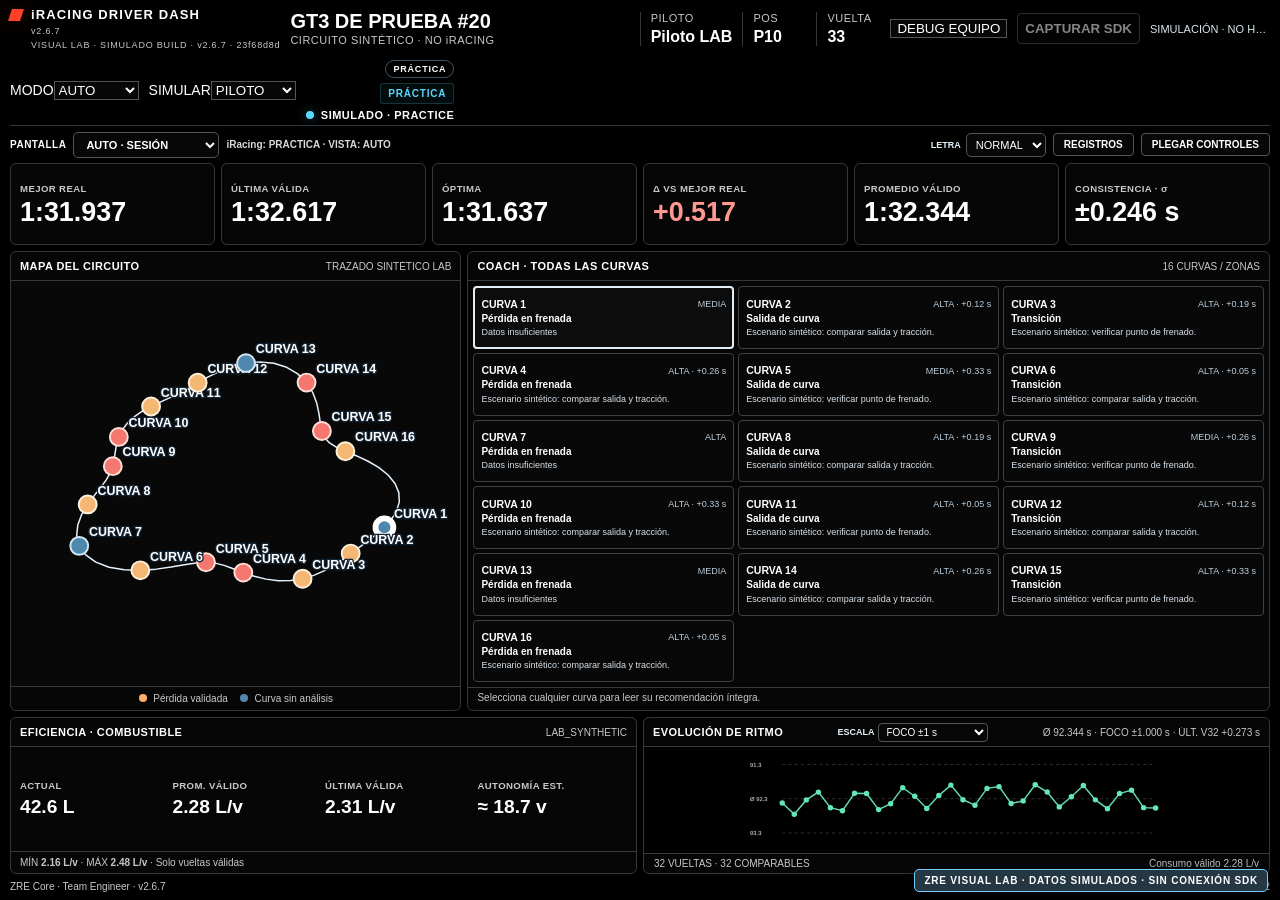
==== dashboard.html @ 288d0536 "Visual Lab preview from 23f68d8d242fc4c7cf24c87ff63266ce72900bf3" ====
<!doctype html>
<html lang="es">
<head>
  <meta charset="utf-8">
  <meta name="viewport" content="width=device-width,initial-scale=1">
  <meta name="zre-build" content="2.6.7">
  <title>ZRE Core · iRacing Team Engineer</title>
  <link rel="stylesheet" href="./static/style.css?v=2.6.7">
  <link rel="stylesheet" href="./static/practice.css?v=2.6.7">
  <link rel="stylesheet" href="./static/quali.css?v=2.6.7">
  <link rel="stylesheet" href="./static/race_v2.css?v=2.6.7">
  <link rel="stylesheet" href="./static/kpi_library.css?v=2.6.7">
  <link rel="stylesheet" href="./static/black_theme.css?v=2.6.7.1">
<link rel="stylesheet" href="./static/visual_lab.css"></head>
<body data-view="live" data-visual-lab="true"><div id="lab-simulation-banner" role="status">ZRE VISUAL LAB · DATOS SIMULADOS · SIN CONEXIÓN SDK</div>
<main class="dashboard">
  <header class="session-header">
    <div class="brand-block"><div class="brand"><span class="mark"></span>iRACING DRIVER DASH</div><span class="build">v2.6.7</span><span id="runtime-build-status" class="build">Runtime pendiente de verificación</span></div>
    <div class="session-info"><strong id="car">CONECTANDO</strong><span id="track">iRacing Dashboard</span></div>
    <div class="driver-header"><span>PILOTO</span><strong id="header-driver">—</strong></div>
    <div class="driver-header compact"><span>POS</span><strong id="header-position">P—</strong></div>
    <div class="driver-header compact"><span>VUELTA</span><strong id="header-lap">—</strong></div>
    <label id="driver-view-control">VISTA<select id="driver-view-select"><option value="auto">AUTO</option><option value="live">PISTA</option><option value="pit">PIT</option><option value="summary">RESUMEN</option></select></label><button id="team-debug-toggle" type="button" aria-pressed="false">DEBUG EQUIPO</button><button id="capture-sdk" type="button">CAPTURAR SDK</button><span id="capture-status" role="status" aria-live="polite">Listo para capturar</span><label class="role-control">MODO<select id="role-select"><option value="auto">AUTO</option><option value="driver">PILOTO</option><option value="spotter">SPOTTER</option></select></label>
    <label id="demo-role-control" class="role-control" hidden>SIMULAR<select id="demo-role-select"><option value="driver">PILOTO</option><option value="spotter">SPOTTER</option></select></label>
    <div id="coach-controls" class="coach-controls" hidden>
      <label>REFERENCIA<select id="reference-select"><option value="optimal">ÓPTIMA SESIÓN</option><option value="external" disabled>EXTERNA · PRÓXIMAMENTE</option></select></label>
      <label>AUDIO<select id="audio-select" disabled><option value="auto" selected>AUTO · SEGÚN SESIÓN</option></select></label><button id="audio-test" class="audio-test" type="button">PROBAR VOZ</button>
    </div>
    <div class="state-stack"><span id="view-badge" class="view-badge">PISTA</span><div class="session-state"><span id="status-dot"></span><strong id="state">INICIANDO</strong></div></div>
  </header>

  <nav id="screen-nav" class="screen-nav" aria-label="Navegación y herramientas de pantalla">
    <div id="screen-mode-control" class="screen-mode-control">
      <label for="screen-mode-select">PANTALLA</label>
      <select id="screen-mode-select" aria-label="Pantalla visual de ZRE">
        <option value="auto">AUTO · SESIÓN</option>
        <option value="practice">PRÁCTICA</option>
        <option value="quali">QUALI</option>
        <option value="race">CARRERA</option>
        <option value="pit">GARAGE</option>
        <option value="summary">RESUMEN</option>
        <option value="spotter">SPOTTER</option>
      </select>
      <span id="screen-mode-context" role="status" aria-live="polite">ESPERANDO SESIÓN iRacing</span>
    </div>
    <label id="quali-mode-control" hidden>SESIÓN ZRE<select id="quali-mode-select"><option value="training">ENTRENAMIENTO</option><option value="simulate">QUALI SIMULADA</option></select></label>
    <button id="quali-new-run" type="button" hidden>NUEVA TANDA</button>
    <label class="rv2-control-mini rv2-font-control" for="rv2-font-select">LETRA
      <select id="rv2-font-select" aria-label="Tamaño de fuente en Carrera"><option value="normal">NORMAL</option><option value="large">GRANDE</option><option value="xlarge">EXTRA</option></select></label>
    <label id="rv2-emphasis-control" hidden>ÉNFASIS CARRERA<select id="rv2-emphasis-select" aria-label="Énfasis visual sin cambiar la sesión"><option value="auto">AUTO</option><option value="sprint">SPRINT</option><option value="endurance">ENDURANCE</option></select></label>
    <button id="archive-open" type="button" title="Gestionar historial de sesiones y protección de registros">REGISTROS</button>
    <button id="header-collapse-toggle" type="button" aria-expanded="true" title="Plegar o desplegar controles">PLEGAR CONTROLES</button>
    
  </nav>

  <aside id="lap-flash" class="lap-flash" hidden>
    <span>ÚLTIMA VUELTA · VTA <b id="flash-lap">—</b></span><strong id="flash-time">—</strong>
    <div><span>MI MEJOR ANTERIOR</span><b id="flash-best">—</b></div><div><span>DELTA</span><b id="flash-delta">—</b></div>
    <section id="flash-map-card" class="flash-map-card" hidden><div class="flash-map-title"><span>DÓNDE PIERDES TIEMPO</span><b id="flash-map-location">—</b></div><svg id="flash-track-map" viewBox="0 0 100 100"><polyline id="flash-track-line" points=""/><g id="flash-track-markers"></g></svg></section>
    <p id="flash-coach" class="flash-coach" hidden></p>
  </aside>

  <section id="live-view" class="screen live-view">
      <section id="practice-workspace" class="practice-workspace" aria-label="Dashboard de entrenamiento" hidden>
        <section class="practice-stat-row" aria-label="Rendimiento">
          <div><small>MEJOR REAL</small><strong id="pr-best">—</strong></div>
          <div><small>ÚLTIMA VÁLIDA</small><strong id="pr-last">—</strong></div>
          <div><small>ÓPTIMA</small><strong id="pr-optimal">—</strong></div>
          <div><small>Δ VS MEJOR REAL</small><strong id="pr-delta">—</strong></div>
          <div><small>PROMEDIO VÁLIDO</small><strong id="pr-average">—</strong></div>
          <div><small>CONSISTENCIA · σ</small><strong id="pr-consistency">—</strong></div>
        </section>
        <section class="practice-focus-row">
          <article class="practice-map-panel">
            <header><b>MAPA DEL CIRCUITO</b><span id="pr-map-status">SIN TRAZADO VALIDADO</span></header>
            <div class="practice-map-stage">
              <svg id="pr-track-map" viewBox="0 0 100 100" role="img" aria-label="Trazado real capturado por ZRE">
                <polyline id="pr-track-line" points=""></polyline><g id="pr-track-zones"></g>
              </svg>
              <p id="pr-map-empty">El trazado se construye al completar vueltas con telemetría de posición.</p>
            </div>
            <footer><span><i class="pr-key pr-key-loss"></i> Pérdida validada</span><span><i class="pr-key pr-key-info"></i> Curva sin análisis</span></footer>
          </article>
          <article class="practice-coach-panel">
            <header><b>COACH · TODAS LAS CURVAS</b><span id="pr-coach-status">CONSTRUYENDO REFERENCIA</span></header>
            <div id="pr-corners" class="pr-corners" aria-live="polite"></div>
            <p id="pr-corner-hint">Selecciona cualquier curva para leer su recomendación íntegra.</p>
          </article>
        </section>
        <section class="practice-bottom-row">
          <article class="pr-fuel-panel">
            <header><b>EFICIENCIA · COMBUSTIBLE</b><span id="pr-fuel-source">SIN DATO</span></header>
            <div class="pr-fuel-values">
              <div><small>ACTUAL</small><strong id="pr-fuel">—</strong></div>
              <div><small>PROM. VÁLIDO</small><strong id="pr-fuel-avg">—</strong></div>
              <div><small>ÚLTIMA VÁLIDA</small><strong id="pr-fuel-last">—</strong></div>
              <div><small>AUTONOMÍA EST.</small><strong id="pr-fuel-range">—</strong></div>
            </div>
            <p>MÍN <b id="pr-fuel-min">—</b> · MÁX <b id="pr-fuel-max">—</b> · Solo vueltas válidas</p>
          </article>
          <article class="pr-pace-panel">
            <header><b>EVOLUCIÓN DE RITMO</b><label class="pr-pace-mode-label">ESCALA <select id="pr-pace-scale" aria-label="Escala de gráfica"><option value="focus">FOCO ±1 s</option><option value="all">AJUSTAR TODAS</option></select></label><span id="pr-pace-status">SIN VUELTAS</span></header>
            <svg id="pr-pace-svg" viewBox="0 0 400 94" role="img" aria-label="Tiempos de todas las vueltas registradas, promedio y marcadores fuera de escala"><polyline id="pr-pace-line" points=""></polyline><g id="pr-pace-dots"></g></svg>
            <div class="pr-pace-caption"><span id="pr-pace-count">0 vueltas</span><span id="pr-pace-fuel">Consumo por vuelta: —</span></div>
          </article>
        </section>
      </section>
    <section class="telemetry-grid live-telemetry">
      <article class="data-card lap-card"><h2>REFERENCIA PERSONAL</h2><div><span>ÚLTIMA</span><strong id="last-lap">—</strong></div><div><span>MEJOR REAL</span><strong id="best-lap">—</strong></div><div><span>ÓPTIMA</span><strong id="optimal-lap">—</strong></div></article>
      <article class="data-card"><h2>NEUMÁTICOS</h2><div><span>FL</span><strong id="wear-fl">—</strong></div><div><span>FR</span><strong id="wear-fr">—</strong></div><div><span>RL</span><strong id="wear-rl">—</strong></div><div><span>RR</span><strong id="wear-rr">—</strong></div></article>
      <article class="data-card fuel-card"><h2>COMBUSTIBLE</h2><div class="fuel-current-metric"><span>ACTUAL</span><strong id="fuel">—</strong><small id="fuel-source" class="metric-meta">—</small></div><div><span>PROMEDIO / VTA</span><strong id="last-use">—</strong></div><div><span>MEJOR</span><strong id="best-use">—</strong></div><div><span>PEOR</span><strong id="worst-use">—</strong></div></article>
      <article class="data-card pit"><h2>PARADA</h2><div><span>ESTADO</span><strong id="pit">—</strong></div><div><span>DENTRO DE</span><strong id="pit-window">—</strong></div><div><span>VUELTA EST.</span><strong id="next-stop">—</strong></div></article>
    </section>
    <section id="race-tools-grid" class="race-tools-grid">
      <article class="focus-card live-rival-card">
        <div class="card-title rival-title"><h2>RIVAL ESTRATÉGICO</h2><select id="rival-select"><option value="auto">AUTO</option></select></div>
        <div class="rival-main"><span id="rival-mode">AUTO</span><strong id="rival-name">—</strong><b id="rival-status">Esperando rivales de clase</b></div>
        <div class="rival-kpis"><div><span>POSICIÓN</span><strong id="rival-position">—</strong></div><div><span>GAP</span><strong id="rival-gap">—</strong></div><div><span>ÚLTIMA</span><strong id="rival-last">—</strong></div><div><span>VUELTA</span><strong id="rival-lap">—</strong></div></div>
      </article>
      <article id="endurance-strategy-card" class="focus-card endurance-strategy-card pilot-race-plan-card" data-state="idle">
        <div class="card-title strategy-title"><h2>RACE PLAN</h2><span id="strategy-verdict">ESPERANDO DATOS</span></div>
        <div class="pilot-race-plan-main">
          <div class="pilot-plan-box"><span>BOX</span><strong id="pilot-plan-box">—</strong><b id="pilot-plan-countdown">—</b></div>
          <div><span>VENTANA</span><strong id="pilot-plan-window">—</strong><small id="pilot-plan-range">—</small></div>
          <div><span>FUEL</span><strong id="pilot-plan-fuel">—</strong><small id="pilot-plan-fuel-source">—</small></div>
          <div><span>TYRES</span><strong id="pilot-plan-tyres">—</strong><small id="pilot-plan-tyres-note">SIN DECISIÓN</small></div>
        </div>
        <div id="pilot-plan-alert" class="pilot-plan-alert">ESPERANDO RACE PLAN</div>
        <div class="pilot-plan-legacy" hidden><strong id="strategy-current-stint">—</strong><strong id="strategy-driver">—</strong><strong id="strategy-box-lap">—</strong><strong id="strategy-autonomy">—</strong><strong id="strategy-stops">—</strong><strong id="strategy-avoidable">—</strong><strong id="strategy-extension">—</strong><strong id="strategy-target">—</strong><span id="strategy-base">BASE —</span><span id="strategy-extended">EXT. —</span><b id="strategy-remaining-time">—</b><div id="strategy-timeline"></div></div>
        <details class="strategy-config pilot-strategy-config"><summary>AJUSTAR</summary><div class="strategy-config-grid"><label>BASE<input id="strategy-base-input" type="number" min="1" value="37"></label><label>EXT.<input id="strategy-extended-input" type="number" min="1" value="38"></label><label>PÉRDIDA BOX (s)<input id="strategy-pit-loss-input" type="number" min="0" value="30"></label><label>DURACIÓN (h)<input id="strategy-race-hours-input" type="number" min=".1" step=".5" value="10"></label><label>RITMO (s, 0=AUTO)<input id="strategy-lap-input" type="number" min="0" step=".001" value="0"></label><label>CONSUMO (VACÍO=AUTO)<input id="strategy-consumption-input" type="number" min="0" step=".01"></label><label>TANQUE L (VACÍO=AUTO)<input id="strategy-tank-input" type="number" min="0" step=".1"></label><label class="drivers-input">PILOTOS<input id="strategy-drivers-input" type="text" value="Santiago, David, Herney"></label></div><p>Compatibilidad con la estrategia anterior. Race Plan vNext calcula minimumStops automáticamente.</p></details>
      </article>
    </section>
    <section class="boards-grid practice-boards">
      <article class="timing-card loss-map-card"><div class="card-title"><h2>MAPA · RECOMENDACIONES GENERALES</h2><span id="live-map-location">CONSTRUYENDO STINT</span></div><div class="live-map-wrap"><svg id="live-track-map" viewBox="0 0 100 100"><polyline id="live-track-line" points=""/><g id="live-track-markers"></g></svg><p id="live-map-empty">Completa vueltas válidas para construir el mapa y localizar dónde estás perdiendo tiempo.</p></div></article>
      <article id="practice-curve-coach" class="timing-card curve-coach-card"><div class="card-title"><h2>COACH · CURVA POR CURVA</h2><span id="curve-coach-status">CONSTRUYENDO REFERENCIA</span></div><div id="curve-coach-rows" class="curve-coach-rows"><p class="curve-coach-empty">Completa vueltas válidas. ZRE irá construyendo recomendaciones concretas para cada curva.</p></div></article>
      <article class="timing-card switchable-timing"><div class="card-title timing-switch-title"><h2 id="timing-title">RELATIVO</h2><select id="timing-mode"><option value="relative">RELATIVO</option><option value="standing">CLASIFICACIÓN</option></select></div><div class="table-head"><span>POS/NUM</span><span>COCHE</span><span>PILOTO</span><span>DIF.</span><span>ÚLT.</span><span>Δ MEJOR</span></div><div id="timing-rows"></div></article>
      <article class="pace-card practice-history"><div class="card-title"><h2>HISTORIAL DE VUELTAS</h2><span>ÚLTIMAS 10</span></div><div class="pace-head"><span>VTA</span><span>TIEMPO</span><span>Δ ANT.</span><span>CONSUMO</span></div><div id="pace-rows"></div></article>
    </section>
  </section>

  <section id="quali-view" class="screen quali-view" hidden aria-label="Dashboard de clasificación">
    <div class="q-head"><strong>ZRE · QUALI</strong><b id="q-kind">—</b><span id="q-run-id">SIN TANDA</span><span id="q-lap-state">ESPERANDO DATOS</span><span id="q-session-source">—</span></div>
    <section class="q-kpis">
      <div class="q-hero"><small>DELTA EN VIVO · MEJOR PERSONAL SDK</small><strong id="q-delta">—</strong><em id="q-delta-source">SIN REFERENCIA VÁLIDA</em></div>
      <div><small id="q-best-source">MEJOR REAL · SDK</small><strong id="q-best">—</strong></div>
      <div><small>VUELTA ACTUAL · SDK</small><strong id="q-current">—</strong></div>
      <div><small>ÚLTIMA VUELTA</small><strong id="q-last">—</strong></div>
      <div><small>ÓPTIMA · ZRE</small><strong id="q-optimal">—</strong></div>
      <div><small>POTENCIAL · ZRE</small><strong id="q-potential">—</strong></div>
      <div><small>POSICIÓN QUALI</small><strong id="q-position">—</strong></div>
      <div><small>TIEMPO RESTANTE</small><strong id="q-time-left">—</strong></div>
    </section>
    <section class="q-center">
      <article class="q-panel q-map-panel">
        <header><strong>MAPA · 3 OPORTUNIDADES</strong><small id="q-map-status">TRAZADO EN CONSTRUCCIÓN</small></header>
        <div class="q-map-body">
          <svg id="q-map-svg" viewBox="0 0 100 100" role="img" aria-label="Trazado observado por telemetría"><polyline id="q-map-line" points=""></polyline><g id="q-map-markers"></g></svg>
          <p id="q-map-empty">Esperando geometría válida del circuito.</p>
        </div>
        <div id="q-priorities" class="q-priorities"><p>Completa vueltas válidas para identificar oportunidades.</p></div>
      </article>
      <article class="q-panel q-sector-panel">
        <header><strong>SECTORES Y REFERENCIA</strong><small id="q-sector-source">SIN SECTORES</small></header>
        <div class="q-sector-head"><span>SECTOR</span><span>PROPIO</span><span>REFERENCIA</span><span>DELTA</span></div>
        <div id="q-sector-rows" class="q-sector-rows"></div>
        <div class="q-focus"><small>FOCO · CLASIFICACIÓN</small><strong id="q-focus-zone">VUELTA LIMPIA</strong><p id="q-focus-advice">Conduce con precisión; analiza los cambios en Garage.</p></div>
      </article>
      <article class="q-panel q-traffic-panel">
        <header><strong>TRÁFICO Y CONDICIONES</strong><small id="q-traffic-source">SDK / ZRE</small></header>
        <div class="q-traffic-grid">
          <div><small>DELANTE</small><strong id="q-ahead">—</strong><span id="q-gap-ahead">NO DISPONIBLE</span></div>
          <div><small>DETRÁS</small><strong id="q-behind">—</strong><span id="q-gap-behind">NO DISPONIBLE</span></div>
          <div><small>BANDERA</small><strong id="q-flag">—</strong></div>
          <div><small>PISTA</small><strong id="q-track-temp">—</strong></div>
        </div>
        <p id="q-traffic-warning" class="q-traffic-warning">El tráfico es una observación, no una promesa de pista libre.</p>
      </article>
    </section>
    <section class="q-bottom">
      <article class="q-panel q-car-panel">
        <header><strong>NEUMÁTICOS · COMBUSTIBLE</strong><small>ÚLTIMA LECTURA DISPONIBLE</small></header>
        <div class="q-car-metrics">
          <div><small>FL</small><strong id="q-tyre-fl">—</strong></div><div><small>FR</small><strong id="q-tyre-fr">—</strong></div>
          <div><small>RL</small><strong id="q-tyre-rl">—</strong></div><div><small>RR</small><strong id="q-tyre-rr">—</strong></div>
          <div><small>FUEL REAL</small><strong id="q-fuel">—</strong></div><div><small>CONSUMO</small><strong id="q-consumption">—</strong></div>
          <div><small>AUTONOMÍA EST.</small><strong id="q-range">—</strong></div>
        </div>
      </article>
      <article class="q-panel q-attempt-panel">
        <header><strong>INTENTOS Y TANDA</strong><small id="q-attempt-status">SIN INTENTOS</small></header>
        <div class="q-attempt-stats"><div><small>INTENTOS</small><strong id="q-attempt-count">0</strong></div><div><small>VALIDADOS</small><strong id="q-attempt-valid">0</strong></div><div><small>PENDIENTES</small><strong id="q-attempt-pending">0</strong></div><div><small>MEJOR TANDA</small><strong id="q-run-best">—</strong></div></div>
        <div id="q-attempt-timeline" class="q-attempt-timeline">Sin vueltas completas desde el inicio de la tanda.</div>
      </article>
    </section>
    <section id="q-garage" class="q-garage" hidden>
      <article class="q-panel"><header><strong>GARAGE · ANÁLISIS COMPLETO</strong><small id="q-garage-run">—</small></header>
        <div class="q-garage-selectors"><label>INTENTO A<select id="q-compare-a"></select></label><label>INTENTO B<select id="q-compare-b"></select></label><button id="q-setup-engineer" type="button">SETUP ENGINEER</button></div>
        <p id="q-comparison">Selecciona dos intentos válidos y comparables.</p><div id="q-comparison-sectors"></div>
      </article>
      <article class="q-panel"><header><strong>COACH · TODAS LAS CURVAS</strong><small>DATOS OBSERVADOS / INFERIDOS</small></header><div id="q-garage-curves"></div></article>
    </section>
  </section>
  <section id="race-v2-view" class="screen race-v2-view" hidden aria-label="ZRE Carrera V2">
    <div class="rv2-kpis" aria-label="Indicadores críticos durante carrera">
      <div class="rv2-kpi"><small>POSICIÓN · CLASE</small><strong id="rv2-position">—</strong><em id="rv2-position-source">SIN DATO SDK</em></div>
      <div class="rv2-kpi"><small>GAP DELANTE</small><strong id="rv2-gap-ahead">—</strong><em id="rv2-car-ahead">SIN DATO</em></div>
      <div class="rv2-kpi"><small>GAP DETRÁS</small><strong id="rv2-gap-behind">—</strong><em id="rv2-car-behind">SIN DATO</em></div>
      <div class="rv2-kpi"><small>VUELTA ACTUAL</small><strong id="rv2-lap">—</strong><em>SDK · EN CURSO</em></div>
      <div class="rv2-kpi"><small>COMBUSTIBLE</small><strong id="rv2-fuel">—</strong><em id="rv2-fuel-source">SIN DATO</em></div>
      <div class="rv2-kpi"><small>AUTONOMÍA</small><strong id="rv2-autonomy">—</strong><em>VUELTAS OBSERVADAS</em></div>
      <div class="rv2-kpi rv2-kpi-alert" data-severity="none"><small>ALERTA OPERATIVA</small><strong id="rv2-alert">SIN ALERTAS</strong><em id="rv2-alert-source">SDK / RACE PLAN</em></div>
      <div class="rv2-kpi"><small>TIEMPO RESTANTE</small><strong id="rv2-remaining">—</strong><em>iRacing SDK</em></div>
    </div>
    <section class="rv2-main">
      <article class="rv2-panel rv2-standings-panel">
        <header><strong id="rv2-standings-title">CLASS STANDINGS</strong><div>
        <label class="rv2-control-mini" for="rv2-visible-count">± PILOTOS
          <select id="rv2-visible-count" aria-label="Cantidad de pilotos delante y detrás"><option value="1">1</option><option value="2" selected>2</option><option value="3">3</option><option value="4">4</option></select>
        </label>
        <select id="rv2-standing-scope" aria-label="Vista de clasificación"><option value="near">CERCA DE MÍ</option><option value="all">TODOS</option></select>
        <button type="button" id="rv2-standings-expand" title="Consultar clasificación completa">AMPLIAR ↗</button></div></header>
        <div class="rv2-standing-head"><span>POS.</span><span>PILOTO · #</span><span>GAP</span><span>MEJOR</span><span>RITMO</span></div>
        <div id="rv2-standing-rows" class="rv2-standing-rows" role="list" aria-label="Orden oficial de clase"></div>
        <footer><span id="rv2-standing-summary">ESPERANDO CLASIFICACIÓN</span><span>SELECCIONA UN RIVAL</span></footer>
      </article>
      <article class="rv2-panel rv2-plan-panel" id="rv2-plan-card" data-state="no-plan">
        <header><strong>RACE PLAN VNEXT</strong><button type="button" id="rv2-plan-expand">DETALLE ↗</button></header>
        <div class="rv2-plan-emphasis"><small>PRÓXIMA PARADA</small><strong id="rv2-box-lap">—</strong><span id="rv2-box-countdown">—</span></div>
        <div class="rv2-plan-status" id="rv2-plan-status">PLAN NO DISPONIBLE</div>
        <div class="rv2-window-grid"><div><small>EARLIEST SAFE</small><b id="rv2-earliest">—</b></div><div><small>TARGET</small><b id="rv2-target">—</b></div><div><small>FUEL LIMIT</small><b id="rv2-fuel-limit">—</b></div></div>
        <div class="rv2-window-track" id="rv2-window-track" hidden><i id="rv2-window-range"></i><em id="rv2-window-marker" hidden></em></div>
        <div class="rv2-plan-details"><div><small>FUEL A AÑADIR</small><b id="rv2-add-fuel">—</b></div><div><small>PARADAS RESTANTES</small><b id="rv2-stops-left">—</b></div><div><small>AUTONOMÍA</small><b id="rv2-plan-autonomy">—</b></div><div><small>NEUMÁTICOS</small><b id="rv2-tyres">—</b></div><div><small>PRÓXIMO PILOTO</small><b id="rv2-next-driver">—</b></div></div>
        <footer id="rv2-plan-source">FUENTE: RACE PLAN VNEXT</footer>
      </article>
      <article class="rv2-panel rv2-rival-panel">
        <header><strong>RIVAL ESTRATÉGICO</strong><button type="button" id="rv2-rival-auto">AUTO</button></header>
        <label class="rv2-rival-search-label">BUSCAR # · PILOTO · POSICIÓN<input id="rv2-rival-search" type="search" placeholder="Ej. #42, Pérez o P7" autocomplete="off"></label>
        <select id="rv2-rival-select" aria-label="Seleccionar rival estratégico"><option value="auto">AUTO</option></select>
        <div class="rv2-rival-highlight"><b id="rv2-rival-name">—</b><small id="rv2-rival-mode">AUTO</small></div>
        <div class="rv2-rival-grid">
          <div><small>POS. CLASE</small><strong id="rv2-rival-pos">—</strong></div><div><small>ESTADO</small><strong id="rv2-rival-presence">—</strong></div>
          <div><small>MEJOR</small><strong id="rv2-rival-best">—</strong></div><div><small>ÚLTIMA</small><strong id="rv2-rival-last">—</strong></div>
          <div><small>RITMO</small><strong id="rv2-rival-pace">—</strong></div><div><small>GAP FÍSICO</small><strong id="rv2-rival-gap">—</strong></div>
        </div>
        <footer><span id="rv2-rival-age">SIN OBSERVACIÓN ACTUAL</span><span id="rv2-rival-car">—</span></footer>
      </article>
    </section>
    <section class="rv2-bottom">
      <article class="rv2-panel rv2-chart-panel">
        <header><strong>COMPARADOR DE RITMOS</strong><div class="rv2-secondary-stats">
        <span>ÚLT. <b id="rv2-last-lap">—</b></span>
        <span>MI RITMO <b id="rv2-my-pace">—</b></span>
        <span>CONSUMO <b id="rv2-consumption">—</b></span>
        <small id="rv2-my-count">SIN MUESTRAS</small><small id="rv2-use-source">SIN MUESTRAS</small>
      </div></header>
        <div id="rv2-pace-legend" class="rv2-pace-legend" aria-label="Referencias y promedios">SIN SERIES</div>
        <div class="rv2-chart-content"><svg id="rv2-pace-chart" viewBox="0 0 900 210" role="img" aria-label="Tiempos por vuelta para los cuatro roles"><g id="rv2-pace-grid"></g><g id="rv2-pace-series"></g></svg></div>
        <footer><span>ÍNDICE RELATIVO (−7…ACTUAL) · VUELTAS NO NECESARIAMENTE SIMULTÁNEAS</span><span id="rv2-pace-difference">Δ RITMO VS RIVAL: —</span></footer>
      </article>
      <article class="rv2-panel rv2-fuel-panel">
        <header><strong>COMBUSTIBLE Y EFICIENCIA</strong><span id="rv2-fuel-quality">SIN FUENTE</span></header>
        <div class="rv2-fuel-grid"><div><small>OBSERVADO</small><strong id="rv2-fuel-observed">—</strong></div><div><small>OBJETIVO</small><strong id="rv2-fuel-target">—</strong></div><div><small>DESVIACIÓN</small><strong id="rv2-fuel-deviation">—</strong></div><div><small>AUTONOMÍA</small><strong id="rv2-fuel-autonomy">—</strong></div></div>
        <div class="rv2-fuel-context" id="rv2-fuel-context">La suficiencia del combustible depende de Race Plan, no del ahorro aislado.</div>
        <footer id="rv2-race-emphasis">FORMATO: NO CONFIRMADO · VISTA GENERAL</footer>
      </article>
    </section>
  </section>
  <dialog id="rv2-standings-dialog" class="rv2-standings-dialog"><form method="dialog"><header><strong>CLASIFICACIÓN COMPLETA DE CLASE</strong><button type="submit" aria-label="Cerrar clasificación">CERRAR ×</button></header></form><div class="rv2-standing-head"><span>POS.</span><span>PILOTO · #</span><span>GAP</span><span>MEJOR</span><span>RITMO</span></div><div id="rv2-standing-all" class="rv2-standing-all"></div></dialog>
  <section id="spotter-view" class="screen spotter-screen" hidden>
    <div class="spotter-kpis"><div><small># COCHE · PILOTO</small><strong id="spotter-car">—</strong><small id="spotter-driver">AUTO · no confirmado</small></div><div><small>POS CLASE</small><strong id="spotter-position">—</strong></div><div><small>VUELTA</small><strong id="spotter-lap">—</strong></div><div><small>TIEMPO RESTANTE</small><strong id="spotter-time">—</strong></div><div><small>FUEL</small><strong id="spotter-fuel">—</strong></div><div><small>AUTONOMÍA</small><strong id="spotter-autonomy">—</strong></div><div><small>PRÓXIMA PARADA</small><strong id="spotter-next-stop">—</strong></div><div><small>PARADAS RESTANTES</small><strong id="spotter-stops">—</strong></div></div>
    <div class="spotter-choice"><label>COCHE DEL EQUIPO<select id="team-car-select"><option value="auto">AUTO</option></select></label><label>PILOTO MANUAL<input id="team-driver-input" type="text" placeholder="Solo si no se detecta" maxlength="60"></label><span id="spotter-identity-warning">Selecciona el coche si ZRE no lo identifica.</span></div>
    <div class="spotter-panels"><article class="focus-card"><h2>RELATIVE EN PISTA <small id="spotter-relative-count">· — coches con posición disponible</small></h2><div class="table-head"><span>POS/NUM</span><span>COCHE</span><span>PILOTO</span><span>DIF.</span><span>ÚLT.</span><span>Δ</span></div><div id="spotter-relative-rows"></div></article><article class="focus-card"><h2>CLASS STANDINGS</h2><div class="table-head"><span>POS/NUM</span><span>COCHE</span><span>PILOTO</span><span>DIF.</span><span>ÚLT.</span><span>Δ</span></div><div id="spotter-standing-rows"></div><details><summary>VER TODOS</summary><div id="spotter-standing-all"></div></details></article></div>
    <div class="spotter-panels"><article class="focus-card"><div class="card-title"><h2>RIVAL ESTRATÉGICO</h2><strong id="spotter-rival-mode">AUTO</strong></div><div class="rival-picker"><button id="spotter-rival-auto" type="button" aria-pressed="true">AUTO</button><input id="spotter-rival-filter" type="search" placeholder="Buscar #, piloto o posición"><select id="spotter-rival-select"><option value="auto">AUTO · rival estratégico</option></select></div><div class="spotter-kpis"><div><small>RIVAL</small><strong id="spotter-rival-name">—</strong></div><div><small>POSICIÓN</small><strong id="spotter-rival-pos">—</strong></div><div><small>GAP</small><strong id="spotter-rival-gap">—</strong></div><div><small>ÚLTIMA</small><strong id="spotter-rival-last">—</strong></div><div><small>VUELTA</small><strong id="spotter-rival-lap">—</strong></div><div><small>ESTADO</small><strong id="spotter-rival-pit">—</strong></div></div></article>
    <article id="spotter-race-plan-card" class="focus-card spotter-race-plan-card" data-state="idle">
      <div class="card-title race-plan-title"><h2>RACE PLAN</h2><div><span id="spotter-plan-state">SIN DATOS SUFICIENTES</span><button id="spotter-race-plan-expand" type="button" aria-label="Expandir Race Plan">↗</button></div></div>
      <div class="race-plan-compact-main">
        <div class="race-plan-next"><small>PRÓXIMA PARADA</small><strong id="spotter-plan-box">—</strong><b id="spotter-plan-countdown">—</b></div>
        <div class="race-plan-window">
          <small>VENTANA DE PARADA</small>
          <div class="race-plan-window-values"><span>EARLIEST <b id="spotter-plan-earliest">—</b></span><span>TARGET <b id="spotter-plan-target">—</b></span><span>FUEL LIMIT <b id="spotter-plan-fuel-limit">—</b></span></div>
          <div class="race-plan-window-bar"><i></i><em id="spotter-plan-window-marker"></em></div>
        </div>
      </div>
      <div class="race-plan-compact-metrics">
        <div><span>PLAN ACTUAL</span><strong id="spotter-plan-stops">—</strong></div>
        <div><span>Δ INICIAL</span><strong id="spotter-plan-delta">—</strong></div>
        <div><span>FUEL</span><strong id="spotter-plan-fuel-add">—</strong></div>
        <div><span>FINAL EST.</span><strong id="spotter-plan-finish">—</strong></div>
      </div>
      <div id="spotter-vnext-stints" class="race-plan-stint-map"><span>Esperando proyección…</span></div>
      <p id="spotter-plan-summary">Esperando datos…</p>
      <div class="race-plan-legacy-metrics" hidden><strong id="spotter-plan-current-stint">—</strong><strong id="spotter-plan-stints">—</strong><strong id="spotter-plan-autonomy">—</strong><strong id="spotter-plan-last-stint">—</strong><strong id="spotter-plan-avoidable">—</strong></div>
    </article></div>
    <article class="focus-card"><h2>HISTORIAL DE PARADAS</h2><div id="spotter-stop-history">SIN PARADAS</div></article>
    <article class="focus-card spotter-controls"><h2>CONTROL DE PARADA / STINT</h2><p>iRacing aporta vueltas, posición y estado de pista. Aquí corriges manualmente lo que el SDK no entrega al spotter: repostaje, piloto y nueva referencia de stint.</p><p id="spotter-control-status">Sin eventos manuales</p><button type="button" data-spotter-action="stop">REGISTRAR PARADA</button><label>COMBUSTIBLE<select id="spotter-fuel-action"><option value="no_fuel">SIN REPOSTAR</option><option value="fill">LLENAR TANQUE</option><option value="add_fuel">+ LITROS</option></select></label><input id="spotter-added-liters" type="number" min="0.1" max="300" step="0.1" placeholder="Litros añadidos"><button type="button" id="spotter-fuel-submit">REGISTRAR COMBUSTIBLE</button><label>PILOTO<select id="spotter-driver-select"></select></label><button type="button" data-spotter-action="driver">CAMBIO DE PILOTO</button><button type="button" data-spotter-action="new_stint">INICIAR NUEVO STINT</button><p>Para LLENAR, configura TANQUE L en Estrategia desde PISTA cuando estés en PILOTO; también puedes usar la configuración de estrategia aquí:</p><label>TANQUE L · MANUAL<input id="spotter-tank-input" type="number" min="1" step="0.1" placeholder="Capacidad en litros"></label><label>CONSUMO L/V · MANUAL<input id="spotter-consumption-input" type="number" min="0.01" step="0.01" placeholder="Consumo medio"></label></article>
  </section>

  <dialog id="race-plan-dialog" class="race-plan-dialog">
    <form method="dialog">
      <div class="race-plan-dialog-heading"><div><span>STRATEGY ENGINE</span><h2>ZRE RACE PLAN</h2></div><button type="submit" aria-label="Cerrar">×</button></div>
      <div class="race-plan-dialog-kpis">
        <div><span>PLAN INICIAL</span><strong id="race-plan-popup-initial">—</strong></div>
        <div><span>PLAN ACTUAL</span><strong id="race-plan-popup-current">—</strong></div>
        <div><span>FINAL ESTIMADO</span><strong id="race-plan-popup-finish">—</strong></div>
        <div><span>CONFIANZA FUEL</span><strong id="race-plan-popup-confidence">—</strong></div>
      </div>
      <section class="race-plan-dialog-section"><h3>PRÓXIMA PARADA</h3><div class="race-plan-dialog-grid"><div>EARLIEST SAFE <strong id="race-plan-popup-earliest">—</strong></div><div>TARGET <strong id="race-plan-popup-target">—</strong></div><div>FUEL LIMIT <strong id="race-plan-popup-limit">—</strong></div><div>FUEL A AÑADIR <strong id="race-plan-popup-fuel">—</strong></div></div></section>
      <section class="race-plan-dialog-section"><h3>MAPA DE STINTS</h3><div id="race-plan-popup-stints" class="race-plan-stint-map expanded"><span>Esperando proyección…</span></div></section>
      <section class="race-plan-dialog-section"><h3>DATOS / CONFIANZA</h3><div class="race-plan-dialog-grid"><div>OBSERVADO <strong id="race-plan-popup-observed">—</strong></div><div>ESTRATEGIA <strong id="race-plan-popup-strategy">—</strong></div><div>MARGEN <strong id="race-plan-popup-margin">—</strong></div><div>FUENTE MARGEN <strong id="race-plan-popup-margin-source">—</strong></div><div>AUTO FUEL <strong id="race-plan-popup-autofuel">—</strong></div><div>PITSV FUEL <strong id="race-plan-popup-pitsv">—</strong></div></div></section>
      <section class="race-plan-dialog-section race-plan-simulator"><h3>SIMULAR PARADA</h3><div><label>VUELTA A SIMULAR<input id="race-plan-sim-lap" type="number" min="1" step="1" placeholder="Ahora"></label><button id="race-plan-sim-now" type="button">SIMULAR PARADA AHORA</button></div><p id="race-plan-sim-result">No modifica el plan.</p></section>
      <details class="race-plan-dialog-section race-plan-manual"><summary>AJUSTES MANUALES DE PARADAS EXISTENTES</summary><p>Se conserva el editor anterior para overrides manuales. Race Plan vNext no depende de estos ajustes para calcular minimumStops.</p><div id="spotter-stop-plan">Esperando proyección…</div></details>
      <div class="race-plan-dialog-actions"><button type="submit">CERRAR</button></div>
    </form>
  </dialog>

  <section id="pit-view" class="screen pit-view" hidden>
    <section class="pit-top-grid">
      <article class="focus-card coach-card"><div class="card-title"><h2>DRIVER COACH</h2><div class="card-actions"><span id="coach-reference">ÓPTIMA SESIÓN</span><button id="setup-engineer-open" type="button">SETUP ENG</button></div></div><div class="coach-kpis"><div><span>MEJOR REAL</span><strong id="pit-best-lap">—</strong></div><div><span>ÓPTIMA</span><strong id="pit-optimal-lap">—</strong></div><div><span>POTENCIAL</span><strong id="pit-potential">—</strong></div></div><div class="coach-priority primary"><span id="coach-primary-zone">REFERENCIA</span><strong id="coach-primary-title">Construyendo referencia</strong><p id="coach-primary-advice">El análisis aparecerá aquí cuando existan suficientes vueltas comparables.</p></div><div class="coach-priority"><span id="coach-secondary-zone">PATRÓN</span><strong id="coach-secondary-title">—</strong><p id="coach-secondary-advice">—</p></div></article>
      <article class="focus-card strategy-card"><div class="card-title"><h2>PIT ASSISTANT</h2><span id="pit-state-badge">GARAGE</span></div><div class="strategy-main"><span>COMBUSTIBLE ACTUAL</span><strong id="pit-fuel">—</strong></div><div class="strategy-grid"><div><span>CONSUMO</span><strong id="pit-consumption">—</strong></div><div><span>PRÓXIMA PARADA</span><strong id="pit-next-stop">—</strong></div><div><span>AÑADIR</span><strong id="pit-add-fuel">—</strong></div><div><span>VUELTAS REST.</span><strong id="pit-laps-remaining">—</strong></div></div></article>
      <article class="focus-card director-card"><div class="card-title"><h2>RACE DIRECTOR</h2><span id="director-confidence">SIN DATOS</span></div><span class="eyebrow">RIVAL ESTRATÉGICO</span><strong id="director-rival" class="director-rival">—</strong><p id="director-status" class="director-status">Esperando contexto de carrera.</p><div class="director-grid"><div><span>GAP PRE-PIT</span><strong id="director-gap-before">—</strong></div><div><span>GAP NETO EST.</span><strong id="director-net-gap">—</strong></div></div></article>
    </section>
    <section class="pit-bottom-grid"><article class="timing-card"><div class="card-title"><h2>CLASIFICACIÓN</h2><span>SE MANTIENE EN GARAGE</span></div><div class="table-head"><span>POS/NUM</span><span>COCHE</span><span>PILOTO</span><span>DIF.</span><span>ÚLT.</span><span>Δ MEJOR</span></div><div id="pit-standing-rows"></div></article><article class="pace-card"><div class="card-title"><h2>HISTORIAL DE VUELTAS</h2><span>SESIÓN ACTUAL</span></div><div class="pace-head"><span>VTA</span><span>TIEMPO</span><span>Δ ANT.</span><span>CONSUMO</span></div><div id="pit-pace-rows"></div></article></section>
  </section>

  <dialog id="setup-engineer-dialog" class="setup-engineer-dialog">
    <form method="dialog">
      <div class="setup-engineer-heading"><div><span>STINT FEEDBACK</span><h2>ZRE SETUP ENGINEER</h2></div><button type="submit" aria-label="Cerrar">×</button></div>
      <p id="setup-engineer-status">Esperando stint</p>
      <p id="setup-engineer-meta">Sin stint guardado.</p>
      <div class="setup-import-row">
        <label>FUENTE DEL SETUP<select id="setup-source-select"><option value="auto">AUTO · SDK prioritario</option><option value="html">HTML IMPORTADO</option></select></label>
        <label>IMPORTAR HTML<input id="setup-html-file" type="file" accept=".html,.htm,text/html"></label>
        <span id="setup-html-status">Sin HTML importado</span>
      </div>
      <div class="setup-feedback-grid">
        <label>ENTRY<select id="setup-feedback-entry"><option value="">—</option><option>SUELTO</option><option>NEUTRO</option><option>SUBVIRA</option></select></label>
        <label>MID<select id="setup-feedback-mid"><option value="">—</option><option>SUELTO</option><option>NEUTRO</option><option>SUBVIRA</option></select></label>
        <label>EXIT<select id="setup-feedback-exit"><option value="">—</option><option>SUELTO</option><option>NEUTRO</option><option>SUBVIRA</option></select></label>
      </div>
      <label class="setup-comment">COMENTARIO<textarea id="setup-feedback-comment" maxlength="1000" placeholder="Ej.: Entre T2 y T3 se enrosca y se va de atrás."></textarea></label>
      <div class="setup-engineer-actions"><button id="setup-feedback-save" type="button">GUARDAR FEEDBACK</button><button id="setup-report-export" type="button">EXPORT AI SETUP REPORT</button><button type="submit">CERRAR</button></div>
    </form>
  </dialog>

  <section id="summary-view" class="screen summary-view" hidden>
    <section class="summary-kpis"><article><span>MEJOR VUELTA</span><strong id="summary-best">—</strong></article><article><span>ÓPTIMA</span><strong id="summary-optimal">—</strong></article><article><span>POTENCIAL</span><strong id="summary-potential">—</strong></article><article><span>VUELTAS</span><strong id="summary-laps">—</strong></article></section>
    <section class="summary-grid"><article class="focus-card summary-focus"><div class="card-title"><h2>PRINCIPALES OPORTUNIDADES</h2><span>SESIÓN</span></div><div id="summary-priorities" class="summary-priorities"><p>El resumen detallado aparecerá al finalizar una sesión analizada.</p></div></article><article class="pace-card"><div class="card-title"><h2>HISTORIAL DE VUELTAS</h2><span>SESIÓN ACTUAL</span></div><div class="pace-head"><span>VTA</span><span>TIEMPO</span><span>Δ ANT.</span><span>CONSUMO</span></div><div id="summary-pace-rows"></div></article></section>
  </section>

  <section id="kpi-component-bank" aria-hidden="true"></section>

  <section id="admin-view" class="screen admin-view" hidden>
    <div class="admin-hero">
      <div><span class="eyebrow">ZRE SCREEN BUILDER</span><h1>ADMINISTRACIÓN DE PANTALLAS</h1><p>Organiza los componentes reales de ZRE sin editar código.</p></div>
      <div class="admin-create"><label>NUEVA PANTALLA<input id="admin-new-screen-name" maxlength="40" placeholder="Ej. ENDURANCE"></label><button id="admin-create-screen" type="button">CREAR PANTALLA</button></div>
    </div>
    <div class="admin-toolbar">
      <label>PANTALLA<select id="admin-screen-select"></select></label>
      <label class="grow">NOMBRE<input id="admin-screen-name" maxlength="40"></label>
      <button id="admin-save-screen" type="button">GUARDAR CAMBIOS</button>
      <button id="admin-reset-screen" type="button">RESTAURAR PREDETERMINADO</button>
      <button id="admin-delete-screen" class="danger" type="button">ELIMINAR</button>
      <span id="admin-status" role="status" aria-live="polite">Listo.</span>
    </div>
    <div class="admin-builder">
      <section class="admin-panel admin-layout-panel">
        <div class="admin-panel-title"><div><h2>PARRILLA DE DISEÑO</h2><p>Arrastra, suelta y redimensiona los componentes. La parrilla solo aparece en edición.</p></div><span>12 COLUMNAS</span></div>
        <div id="admin-layout-grid" class="admin-layout-grid" aria-label="Parrilla visual de edición"></div>
        <div class="admin-secondary-list"><h3>COMPONENTES DE LA PANTALLA</h3><div id="admin-component-list"></div></div>
      </section>
      <aside class="admin-sidebar">
        <section class="admin-panel admin-screen-settings">
          <h2>AJUSTES DE PANTALLA</h2>
          <label>NOMBRE<input id="admin-screen-name-panel" maxlength="40"></label>
          <div class="admin-screen-actions"><button id="admin-save-screen-panel" type="button">GUARDAR</button><button id="admin-reset-screen-panel" type="button">RESTAURAR</button></div>
          <p>Estos ajustes pertenecen a la pantalla completa, no al componente seleccionado.</p>
        </section>
        <section class="admin-panel admin-component-settings">
          <h2>AJUSTES DEL COMPONENTE</h2>
          <div id="admin-component-settings"><p class="admin-empty">Selecciona un componente de la parrilla.</p></div>
        </section>
        <section class="admin-panel"><h2>CATÁLOGO DE COMPONENTES</h2><div id="admin-component-catalog"></div></section>
      </aside>
    </div>
    <section class="admin-panel archive-admin" aria-label="Registros de sesiones y privacidad">
      <header><div><h2>HISTORIAL AUTOMÁTICO · SESIONES</h2><p>Datos temporales locales del SDK. Retención desde la finalización real; las sesiones sin cierre no se eliminan automáticamente.</p></div>
        <div class="archive-quick"><strong id="archive-size">—</strong><small>ESPACIO</small><strong id="archive-count">—</strong><small>REGISTROS</small></div>
      </header>
      <div class="archive-toolbar"><span>REGISTRO MÁS ANTIGUO <b id="archive-oldest">—</b></span>
        <label>RETENCIÓN <input id="archive-retention-days" type="number" min="1" max="365" value="7"> DÍAS</label>
        <button id="archive-retention-save" type="button">GUARDAR RETENCIÓN</button>
        <button id="archive-refresh" type="button">ACTUALIZAR</button>
        <button id="archive-clean" class="danger" type="button">LIMPIAR FINALIZADAS SIN PROTEGER</button>
      </div>
      <p id="archive-warnings" role="status">ESPERANDO ESTADO DEL REGISTRO</p>
      <div class="archive-table-wrap"><table class="archive-table"><thead><tr><th>SESIÓN / PISTA</th><th>FECHA</th><th>ESTADO</th><th>ESPACIO</th><th>ACCIONES</th></tr></thead>
        <tbody id="archive-sessions"></tbody></table></div>
      <p id="archive-message" role="status" aria-live="polite">Los archivos de setups, preferencias y reportes nunca se borran desde esta limpieza.</p>
    </section>
  </section>

  <section id="custom-view" class="screen custom-screen" hidden>
    <div class="custom-screen-head"><div><span class="eyebrow">PANTALLA PERSONALIZADA</span><h1 id="custom-screen-title">—</h1></div></div>
    <div id="custom-screen-grid"></div>
  </section>

  <dialog id="pr-corner-dialog" class="pr-corner-dialog"><form method="dialog"><button aria-label="Cerrar detalle" type="submit">CERRAR ×</button><h2 id="pr-detail-zone">—</h2><b id="pr-detail-title">—</b><p id="pr-detail-advice">—</p><small id="pr-detail-confidence">—</small></form></dialog>
  <aside id="debug-panel" class="debug-panel" hidden><div><strong>COACH DEBUG</strong><span>?debug=1</span></div><pre id="debug-content">Esperando telemetría…</pre></aside>
  <footer class="dashboard-footer"><span>ZRE Core · Team Engineer · v2.6.7</span><p id="notice" class="notice">Conectando al puente local…</p></footer>
</main>
<script src="./static/practice.js?v=2.6.7"></script>
 <script src="./static/quali.js?v=2.6.7"></script>
 <script src="./static/race_v2.js?v=2.6.7"></script>
<script src="./static/kpi_library.js?v=2.6.7"></script>

<script>window.ZRELabManifest={"sha": "23f68d8d242fc4c7cf24c87ff63266ce72900bf3", "branch": "develop/visual-lab-web", "version": "2.6.7"};</script>
<script src="./static/visual_lab.js"></script>
<script src="./static/app.js?v=2.6.7"></script>
</body>
</html>
---- static/style.css ----
:root{--bg:#080a0d;--panel:#11161c;--panel2:#151b22;--line:#2a323c;--text:#f4f6f8;--muted:#87919d;--accent:#ff4028;--cyan:#55d9ff;--green:#68e0a0;--amber:#f6c85f}
*{box-sizing:border-box}html,body{height:100%;overflow:hidden}body{margin:0;background:radial-gradient(circle at 72% 0,#1a2330 0,#080a0d 42%);color:var(--text);font-family:"Segoe UI",Roboto,Arial,sans-serif;font-size:14px}[hidden]{display:none!important}
.dashboard{width:100%;max-width:1920px;height:100dvh;margin:auto;padding:16px 20px 10px;display:grid;grid-template-rows:auto minmax(0,1fr) auto;gap:10px}.session-header{border-bottom:1px solid var(--line);display:flex;align-items:center;gap:20px;padding:0 0 10px;min-height:70px}.brand-block{display:flex;flex-direction:column;gap:4px;min-width:170px}.brand{font-weight:800;letter-spacing:1.1px;display:flex;align-items:center;gap:9px;white-space:nowrap;font-size:13px}.mark{width:12px;height:12px;background:var(--accent);transform:skew(-18deg);box-shadow:0 0 22px #ff402844}.build{color:var(--muted);font-size:9px;letter-spacing:.8px;padding-left:21px}.session-info{display:flex;flex-direction:column;gap:2px;flex:1;min-width:0}.session-info strong{font-size:28px;line-height:1.05;white-space:nowrap;overflow:hidden;text-overflow:ellipsis}.session-info span,.driver-header span,.session-state span{color:var(--muted);font-size:11px;letter-spacing:.5px}.driver-header{border-left:1px solid var(--line);padding-left:14px;display:flex;flex-direction:column;gap:4px;min-width:96px}.driver-header.compact{min-width:82px}.driver-header strong{font-size:18px;white-space:nowrap;max-width:210px;overflow:hidden;text-overflow:ellipsis}.coach-controls{display:flex;gap:8px;border-left:1px solid var(--line);padding-left:14px}.coach-controls label{display:flex;flex-direction:column;gap:3px;color:var(--muted);font-size:9px;letter-spacing:.7px}.coach-controls select{border:1px solid var(--line);background:#0d1117;color:var(--text);padding:5px 7px;border-radius:4px;font-size:11px}.state-stack{display:flex;flex-direction:column;align-items:flex-end;gap:5px;min-width:118px}.view-badge{color:var(--cyan);font-size:10px;font-weight:800;letter-spacing:.8px;border:1px solid #55d9ff33;background:#55d9ff0d;padding:4px 7px;border-radius:3px}body[data-view="pit"] .view-badge{color:var(--amber);border-color:#f6c85f44;background:#f6c85f0e}body[data-view="summary"] .view-badge{color:var(--green);border-color:#68e0a044;background:#68e0a00e}.session-state{display:flex;align-items:center;gap:7px;white-space:nowrap}.session-state strong{font-size:11px;letter-spacing:.5px}.session-state #status-dot{width:8px;height:8px;border-radius:50%;background:var(--cyan);box-shadow:0 0 12px #55d9ff66}.session-state.offline #status-dot{background:var(--accent);box-shadow:0 0 12px #ff402866}.screen{min-height:0}
.card-title{min-height:36px;padding:8px 12px;border-bottom:1px solid var(--line);display:flex;align-items:center;justify-content:space-between;gap:10px}.card-title h2{font-size:12px;font-weight:700;letter-spacing:.8px;margin:0;color:#d4d9df}.card-title>span{color:var(--muted);font-size:9px;letter-spacing:.6px;font-weight:700}.timing-card,.pace-card,.data-card,.focus-card{background:linear-gradient(180deg,rgba(19,24,31,.98),rgba(15,19,25,.98));border:1px solid var(--line);box-shadow:0 10px 34px #0003;min-height:0;overflow:hidden}
.live-view{display:grid;grid-template-rows:auto minmax(0,1fr);gap:10px}.live-telemetry{order:0}.boards-grid{order:1;display:grid;grid-template-columns:minmax(0,1.06fr) minmax(0,1.16fr) minmax(300px,.78fr);gap:10px;min-height:0;align-items:stretch}.table-head,.row{display:grid;grid-template-columns:72px minmax(0,1fr) 82px 94px 78px;column-gap:7px;align-items:center;padding-left:10px;padding-right:10px}.table-head{padding-top:7px;padding-bottom:7px;color:var(--muted);font-size:10px;font-weight:700;letter-spacing:.2px;border-bottom:1px solid var(--line)}.row{height:clamp(54px,7.2vh,78px);padding-top:4px;padding-bottom:4px;border-bottom:1px solid #232a33;font-variant-numeric:tabular-nums;line-height:1.1}.row:last-child{border-bottom:0}.row.player{background:linear-gradient(90deg,#ff40282a,#ff402808 68%,transparent);box-shadow:inset 3px 0 var(--accent)}.pos-number{display:flex;flex-direction:column;align-items:flex-start;gap:2px;font-variant-numeric:tabular-nums}.pos-number strong{font-size:18px;line-height:1;color:#e8edf2}.pos-number span{color:var(--muted);font-size:11px;font-weight:800}.car-driver{display:flex;flex-direction:column;gap:4px;min-width:0}.car-line{display:flex;align-items:center;gap:8px;min-width:0;height:20px}.brand-logo{width:38px;height:18px;flex:0 0 38px;display:flex;align-items:center;justify-content:center}.brand-logo img{display:block;max-width:36px;max-height:17px;width:auto;height:auto;object-fit:contain}.brand-fallback{font-size:9px;font-weight:900;letter-spacing:.4px;color:#e8edf2;border:1px solid #56606c;border-radius:3px;padding:2px 4px}.car-model{min-width:0;color:var(--muted);font-size:9px;white-space:nowrap;overflow:hidden;text-overflow:ellipsis}.driver{font-size:17px;white-space:nowrap;overflow:hidden;text-overflow:ellipsis}.gap{font-size:17px;font-variant-numeric:tabular-nums}.player .gap{color:var(--accent)}.time{font-size:16px;color:#d9dde2;font-variant-numeric:tabular-nums}.timing-switch-title select{border:1px solid var(--line);background:#0d1117;color:var(--text);padding:5px 8px;border-radius:4px;font-size:10px;font-weight:800;letter-spacing:.4px}
.pace-head,.pace-row{display:grid;grid-template-columns:46px 1fr 1fr 1fr;column-gap:7px;align-items:center}.pace-head{padding:7px 12px;color:var(--muted);font-size:10px;font-weight:700;border-bottom:1px solid var(--line)}.pace-row{height:clamp(37px,4.8vh,48px);padding:3px 12px;border-bottom:1px solid #232a33;font-size:19px;font-variant-numeric:tabular-nums}.pace-row span:nth-child(3){color:var(--cyan);font-weight:700}.pace-row span:nth-child(4){color:#dfe5eb;font-size:.82em}
.telemetry-grid{display:grid;grid-template-columns:1.15fr .95fr .9fr 1.05fr;gap:10px}.data-card{padding:10px 12px;display:grid;grid-template-columns:repeat(4,minmax(0,1fr));gap:10px}.data-card h2{grid-column:1/-1;font-size:10px;font-weight:700;letter-spacing:.8px;color:#aeb5bd;margin:0;padding-bottom:5px;border-bottom:1px solid #232a33}.data-card div{display:flex;flex-direction:column;gap:3px;min-width:0;overflow:hidden}.data-card span,.eyebrow{font-size:9px;font-weight:700;letter-spacing:.5px;color:var(--muted)}.data-card strong{font-size:21px;line-height:1.15;white-space:nowrap;font-variant-numeric:tabular-nums;min-width:0;max-width:100%;overflow:hidden;text-overflow:ellipsis}.metric-meta{display:block;min-width:0;max-width:100%;overflow:hidden;text-overflow:ellipsis;white-space:nowrap;color:var(--muted);font-size:8px;font-weight:800;letter-spacing:.35px;line-height:1.1}.fuel-current-metric strong{overflow:visible;text-overflow:clip}.lap-card{grid-template-columns:repeat(3,minmax(0,1fr))}.lap-card strong{color:#e7ebef}.pit{grid-template-columns:minmax(0,.8fr) minmax(0,1fr) minmax(0,1fr)}.pit strong{color:var(--cyan);font-size:18px}
.loss-map-card{display:grid;grid-template-rows:auto minmax(0,1fr)}.live-map-wrap{position:relative;min-height:0;display:grid;place-items:center;padding:12px;background:radial-gradient(circle at center,#17202a 0,#0d1117 70%)}#live-track-map{width:100%;height:100%;min-height:280px;max-height:100%;overflow:visible}#live-track-line{fill:none;stroke:#e9edf2;stroke-width:1.35;stroke-linecap:round;stroke-linejoin:round;opacity:.92;vector-effect:non-scaling-stroke}#live-map-empty{position:absolute;inset:auto 24px 24px;margin:0;text-align:center;color:var(--muted);font-size:12px;line-height:1.35}.loss-map-card .card-title>span{color:var(--accent);max-width:62%;text-align:right}
.pit-view{display:grid;grid-template-rows:minmax(0,.98fr) minmax(0,1fr);gap:10px}.pit-top-grid{display:grid;grid-template-columns:minmax(0,1.25fr) minmax(320px,.78fr) minmax(320px,.78fr);gap:10px;min-height:0}.focus-card{padding:0}.coach-card{display:grid;grid-template-rows:auto auto 1fr 1fr}.coach-kpis{display:grid;grid-template-columns:repeat(3,1fr);gap:1px;background:var(--line);border-bottom:1px solid var(--line)}.coach-kpis>div{background:var(--panel2);padding:14px 15px;display:flex;flex-direction:column;gap:4px}.coach-kpis span,.strategy-main span,.strategy-grid span,.director-grid span{color:var(--muted);font-size:9px;font-weight:700;letter-spacing:.6px}.coach-kpis strong{font-size:26px;font-variant-numeric:tabular-nums}.coach-kpis>div:last-child strong{color:var(--green)}.coach-priority{padding:16px 18px;border-bottom:1px solid #232a33;display:grid;grid-template-columns:auto 1fr;grid-template-rows:auto 1fr;column-gap:14px;align-content:center}.coach-priority>span{grid-row:1/3;align-self:center;color:var(--muted);font-size:10px;font-weight:800;letter-spacing:.8px;min-width:78px}.coach-priority strong{font-size:19px}.coach-priority p{margin:5px 0 0;color:#c6ccd3;font-size:14px;line-height:1.35}.coach-priority.primary{box-shadow:inset 3px 0 var(--accent);background:linear-gradient(90deg,#ff402817,transparent 72%)}.strategy-card{display:grid;grid-template-rows:auto auto 1fr}.strategy-main{margin:18px 18px 8px;padding:18px;border:1px solid #55d9ff33;background:#55d9ff0b;display:flex;flex-direction:column;gap:5px}.strategy-main strong{font-size:42px;color:var(--cyan);font-variant-numeric:tabular-nums}.strategy-grid{display:grid;grid-template-columns:1fr 1fr;gap:1px;background:var(--line);margin-top:8px}.strategy-grid>div{background:var(--panel2);padding:14px;display:flex;flex-direction:column;gap:6px;min-width:0}.strategy-grid strong{font-size:18px;font-variant-numeric:tabular-nums;white-space:normal}.director-card{padding-bottom:0;display:grid;grid-template-rows:auto auto auto 1fr auto}.director-card>.eyebrow{padding:18px 18px 4px}.director-rival{padding:0 18px;font-size:25px;line-height:1.15}.director-status{margin:10px 18px;color:#c6ccd3;font-size:14px;line-height:1.35}.director-grid{display:grid;grid-template-columns:1fr 1fr;gap:1px;background:var(--line)}.director-grid>div{background:var(--panel2);padding:14px;display:flex;flex-direction:column;gap:5px}.director-grid strong{font-size:19px}.pit-bottom-grid{display:grid;grid-template-columns:minmax(0,1.55fr) minmax(320px,.75fr);gap:10px;min-height:0}.pit-bottom-grid .row{height:clamp(42px,5.3vh,58px)}.pit-bottom-grid .pace-row{height:clamp(32px,4.1vh,42px);font-size:17px}
.summary-view{display:grid;grid-template-rows:auto minmax(0,1fr);gap:10px}.summary-kpis{display:grid;grid-template-columns:repeat(4,1fr);gap:10px}.summary-kpis article{background:linear-gradient(180deg,rgba(19,24,31,.98),rgba(15,19,25,.98));border:1px solid var(--line);padding:15px 17px;display:flex;flex-direction:column;gap:5px}.summary-kpis span{color:var(--muted);font-size:10px;font-weight:700;letter-spacing:.6px}.summary-kpis strong{font-size:32px;font-variant-numeric:tabular-nums}.summary-kpis article:nth-child(3) strong{color:var(--green)}.summary-grid{display:grid;grid-template-columns:1.35fr .65fr;gap:10px;min-height:0}.summary-priorities{display:grid;gap:1px;background:var(--line)}.summary-priority{background:var(--panel2);padding:18px;display:grid;grid-template-columns:100px 1fr}.summary-priority span{grid-row:1/3;color:var(--muted);font-size:10px;font-weight:800}.summary-priority strong{font-size:21px}.summary-priority p{margin:6px 0 0;color:#c6ccd3;font-size:15px}
.lap-flash{position:fixed;inset:0;width:100vw;height:100dvh;z-index:100;background:radial-gradient(circle at center,#e83a22 0,#a9160b 58%,#390705 100%);box-shadow:inset 0 0 180px #0009;padding:8vh 12vw;display:grid;grid-template-columns:1fr 1fr;align-content:center;justify-items:center;gap:clamp(22px,4vh,46px) 8vw;text-align:center}.lap-flash>span{grid-column:1/-1;font-size:clamp(28px,2.4vw,46px);font-weight:600;letter-spacing:3px}.lap-flash>strong{grid-column:1/-1;font-size:clamp(110px,13vw,250px);font-weight:800;line-height:.85;letter-spacing:-.05em;text-shadow:0 10px 45px #0006}.lap-flash div{display:flex;flex-direction:column;align-items:center;gap:10px;min-width:280px;padding-top:2vh;border-top:2px solid #ffffff66}.lap-flash div span{font-size:clamp(18px,1.4vw,28px);letter-spacing:1.5px}.lap-flash div b{font-size:clamp(38px,3.6vw,70px)}.lap-flash .negative{color:#d8fffa}.flash-coach{grid-column:1/-1;max-width:1050px;margin:0;padding:12px 22px;border:1px solid #ffffff55;background:#00000022;font-size:clamp(18px,1.4vw,28px);font-weight:600}.flash-map-card{grid-column:1/-1;width:min(980px,78vw);height:min(250px,25vh);display:grid;grid-template-columns:220px 1fr;align-items:center;gap:20px;padding:10px 20px;border:1px solid #ffffff55;background:#09090955}.flash-map-title{display:flex!important;flex-direction:column;align-items:flex-start!important;gap:7px!important;min-width:0!important;padding:0!important;border:0!important;text-align:left}.flash-map-title span{font-size:12px!important;font-weight:800;letter-spacing:1.4px;color:#ffd9d4}.flash-map-title b{font-size:18px!important;line-height:1.2}#flash-track-map{width:100%;height:100%;max-height:225px;overflow:visible}#flash-track-line{fill:none;stroke:#fff;stroke-width:1.25;stroke-linecap:round;stroke-linejoin:round;opacity:.9;vector-effect:non-scaling-stroke}.loss-marker circle:first-child{fill:#ff402833;stroke:#fff;stroke-width:.45;animation:lossPulse 1s ease-in-out infinite alternate}.loss-marker circle:nth-child(2){fill:#fff}.loss-marker-2{opacity:.7}.loss-marker text{fill:#fff;font-size:4px;font-weight:900;paint-order:stroke;stroke:#7d0d07;stroke-width:1px;stroke-linejoin:round}@keyframes lossPulse{from{r:3.8}to{r:5.4}}
.dashboard-footer{display:flex;justify-content:space-between;align-items:center;gap:16px;color:var(--muted);font-size:10px;line-height:16px}.notice{text-align:right;margin:0}.debug-panel{position:fixed;right:18px;bottom:38px;z-index:90;width:390px;max-height:46vh;overflow:auto;border:1px solid #f6c85f66;background:#080a0df2;box-shadow:0 10px 35px #000a;padding:10px 12px;font-size:11px}.debug-panel>div{display:flex;justify-content:space-between;color:var(--amber);margin-bottom:8px}.debug-panel pre{margin:0;white-space:pre-wrap;color:#dce2e8;font:11px/1.35 Consolas,monospace}.audio-test{align-self:end;height:34px;padding:0 12px;border:1px solid #3f4652;border-radius:6px;background:#181c22;color:#f2f4f7;font-weight:800;font-size:11px;letter-spacing:.04em;cursor:pointer}.audio-test:hover{background:#242a33}
@media(min-width:1500px) and (min-height:900px){.row{height:clamp(58px,7.5vh,80px)}.driver{font-size:18px}.time,.gap{font-size:17px}.live-telemetry .data-card{padding-top:8px;padding-bottom:8px}.boards-grid .row{height:clamp(58px,6.5vh,70px)}}
@media(max-height:760px){.dashboard{padding-top:10px}.session-header{min-height:58px}.session-info strong{font-size:22px}.row{height:clamp(42px,6.6vh,58px)}.pace-row{height:clamp(30px,4.2vh,38px);font-size:15px}.data-card strong{font-size:17px}.coach-kpis>div,.strategy-grid>div,.director-grid>div{padding:9px 11px}.coach-priority{padding:10px 14px}.flash-map-card{height:170px}.lap-flash{gap:12px;padding:4vh 9vw}.lap-flash>strong{font-size:clamp(80px,10vw,160px)}#live-track-map{min-height:190px}.live-telemetry .data-card{padding-top:6px;padding-bottom:6px}.boards-grid .row{height:clamp(38px,5.7vh,50px)}}
@media(max-width:1100px){html,body{overflow:auto}.dashboard{height:auto;min-height:100dvh;display:block;padding:12px}.driver-header,.coach-controls{display:none!important}.session-header{gap:10px}.session-info strong{font-size:19px}.boards-grid,.telemetry-grid,.pit-top-grid,.pit-bottom-grid,.summary-grid,.summary-kpis{grid-template-columns:1fr;margin-top:10px}.screen{display:block}.timing-card,.pace-card,.data-card,.focus-card{margin-bottom:10px}.lap-flash{padding:8vh 7vw;grid-template-columns:1fr;gap:22px}.lap-flash>strong,.lap-flash>span,.flash-coach{grid-column:1}}


/* v2.2.1 — bottom-anchored engineering boards and split car/driver columns */
.live-view{display:flex;flex-direction:column;min-height:0;height:100%}
.live-telemetry{flex:0 0 auto}
.boards-grid{margin-top:auto;width:100%;grid-template-columns:minmax(0,.95fr) minmax(0,1.45fr) minmax(300px,.78fr);align-items:stretch}
.telemetry-grid{grid-template-columns:.95fr .90fr 1.15fr 1.05fr}
.table-head,.row{grid-template-columns:72px 150px minmax(120px,1fr) 82px 94px 78px;column-gap:7px}
.car-cell{display:flex;align-items:center;gap:8px;min-width:0}
.car-cell .brand-logo{flex:0 0 38px}
.car-cell .car-model{font-size:10px;color:#c3cad2}
.row>.driver{min-width:0}
.loss-map-card .card-title>span{max-width:58%}
@media(min-width:1500px) and (min-height:900px){.boards-grid .row{height:58px}.boards-grid .pace-row{height:43px}}
@media(max-height:760px){.boards-grid .row{height:40px}.boards-grid .pace-row{height:31px}.table-head,.row{grid-template-columns:62px 125px minmax(100px,1fr) 72px 82px 70px}}

/* v2.3.0 live race tools */
.timing-spacer{visibility:hidden;pointer-events:none}
.race-tools-grid{display:grid;grid-template-columns:minmax(330px,.72fr) minmax(0,1.55fr);gap:10px;flex:0 0 210px;min-height:0;margin-top:10px}
.live-rival-card,.endurance-strategy-card{min-height:0;position:relative}.rival-title select{max-width:240px;border:1px solid var(--line);background:#0d1117;color:var(--text);padding:5px 8px;border-radius:4px;font-size:10px;font-weight:800}
.live-rival-card{display:grid;grid-template-rows:auto 1fr auto}.rival-main{padding:13px 14px 9px;display:grid;grid-template-columns:auto 1fr;grid-template-rows:auto auto;gap:3px 10px;align-content:center;min-width:0}.rival-main>span{grid-row:1/3;align-self:center;color:var(--cyan);border:1px solid #55d9ff44;background:#55d9ff0d;padding:5px 7px;border-radius:3px;font-size:9px;font-weight:900}.rival-main strong{font-size:20px;white-space:nowrap;overflow:hidden;text-overflow:ellipsis}.rival-main b{font-size:11px;color:var(--muted);font-weight:600;white-space:nowrap;overflow:hidden;text-overflow:ellipsis}
.rival-kpis{display:grid;grid-template-columns:repeat(4,1fr);gap:1px;background:var(--line)}.rival-kpis>div{background:var(--panel2);padding:9px 10px;display:flex;flex-direction:column;gap:3px;min-width:0}.rival-kpis span,.strategy-live-kpis span{font-size:8px;font-weight:800;color:var(--muted)}.rival-kpis strong{font-size:16px;white-space:nowrap;overflow:hidden;text-overflow:ellipsis}
.endurance-strategy-card{display:grid;grid-template-rows:auto auto minmax(0,1fr)}.strategy-title>span{font-weight:900}.endurance-strategy-card[data-state="green"] .strategy-title>span{color:var(--green)}.endurance-strategy-card[data-state="yellow"] .strategy-title>span{color:var(--amber)}.endurance-strategy-card[data-state="red"] .strategy-title>span{color:var(--accent)}
.strategy-live-kpis{display:grid;grid-template-columns:repeat(8,minmax(0,1fr));gap:1px;background:var(--line);border-bottom:1px solid var(--line)}.strategy-live-kpis>div{background:var(--panel2);padding:8px 9px;display:flex;flex-direction:column;gap:4px;min-width:0}.strategy-live-kpis strong{font-size:14px;white-space:nowrap;overflow:hidden;text-overflow:ellipsis}.strategy-live-kpis>div:nth-child(6) strong{color:var(--green)}.endurance-strategy-card[data-state="red"] .strategy-live-kpis>div:nth-child(6) strong{color:var(--accent)}.endurance-strategy-card[data-state="yellow"] .strategy-live-kpis>div:nth-child(7) strong{color:var(--amber)}
.strategy-bottom{display:grid;grid-template-columns:170px minmax(0,1fr) auto;gap:10px;align-items:center;padding:8px 10px;min-height:0}.strategy-compare{display:flex;flex-direction:column;gap:2px;font-size:9px;color:var(--muted)}.strategy-compare b{color:#dfe5eb;font-size:11px}.strategy-timeline{display:flex;align-items:stretch;gap:4px;min-width:0;overflow:hidden;height:48px}
.stint-chip{appearance:none;border:1px solid #343d48;background:#111820;color:#dfe5eb;border-radius:4px;padding:4px 6px;min-width:54px;display:flex;flex-direction:column;justify-content:center;gap:1px;cursor:pointer;font:inherit;text-align:left}.stint-chip.done{opacity:.55}.stint-chip.current{border-color:var(--cyan);background:#55d9ff0e;box-shadow:inset 0 -2px var(--cyan)}.stint-chip.double{box-shadow:inset 0 2px var(--amber)}.stint-chip strong{font-size:10px}.stint-chip span,.stint-chip b{font-size:8px;white-space:nowrap}.stint-chip span{color:var(--muted)}.timeline-empty{align-self:center;color:var(--muted);font-size:10px}
.strategy-config{position:relative;align-self:center}.strategy-config summary{list-style:none;cursor:pointer;border:1px solid var(--line);background:#0d1117;padding:6px 8px;border-radius:4px;font-size:9px;font-weight:900}.strategy-config summary::-webkit-details-marker{display:none}.strategy-config[open]{z-index:40}.strategy-config-grid{display:none;position:absolute;right:0;bottom:34px;width:560px;grid-template-columns:repeat(4,1fr);gap:7px;background:#0b0f14f7;border:1px solid #46515f;box-shadow:0 16px 50px #000b;padding:10px}.strategy-config[open] .strategy-config-grid{display:grid}.strategy-config label{display:flex;flex-direction:column;gap:3px;color:var(--muted);font-size:8px;font-weight:800}.strategy-config input{width:100%;border:1px solid var(--line);background:#111820;color:var(--text);padding:6px;border-radius:3px;font-size:11px}.strategy-config .drivers-input{grid-column:span 2}.strategy-config>p{display:none}.strategy-config[open]>p{display:block;position:absolute;right:0;bottom:-25px;width:560px;margin:0;padding:5px 10px;background:#0b0f14f7;border:1px solid #46515f;color:var(--muted);font-size:8px}
@media(min-width:1500px) and (min-height:900px){.race-tools-grid{flex-basis:205px}}@media(max-height:820px){.race-tools-grid{flex-basis:174px}.rival-main{padding:7px 10px}.strategy-live-kpis>div{padding:5px 6px}.strategy-bottom{padding:5px 8px}.strategy-timeline{height:40px}.rival-kpis>div{padding:6px 8px}}@media(max-width:1100px){.race-tools-grid{grid-template-columns:1fr;flex:auto}.strategy-live-kpis{grid-template-columns:repeat(2,1fr)}.strategy-bottom{grid-template-columns:1fr}.strategy-config-grid,.strategy-config[open]>p{position:static;width:auto}.strategy-timeline{overflow:auto}}

/* Spotter reuses the existing timing, rival and strategy cards. */
.role-control select{max-width:110px}.spotter-summary{display:flex;flex-wrap:wrap;gap:12px;padding:12px;background:#121d27;border:1px solid #354a59;margin:8px 0}.spotter-summary[hidden]{display:none}.spotter-summary>div,.spotter-summary>label{display:flex;flex-direction:column;gap:4px;min-width:130px}.spotter-summary span{font-size:11px;color:#9fb2c0}.spotter-summary strong{font-size:18px;color:#fff}body[data-role=spotter] .lap-card,body[data-role=spotter] .live-telemetry .data-card:nth-child(2){display:none}body[data-role=spotter] .spotter-summary{display:flex}

/* Independent, scrollable engineering workspace. Driver screens retain their original rules. */
.spotter-screen{height:100%;overflow-y:auto;overflow-x:hidden;padding:4px 8px 24px;display:flex;flex-direction:column;gap:12px}.spotter-screen[hidden]{display:none}.spotter-kpis{display:grid;grid-template-columns:repeat(4,minmax(0,1fr));gap:8px}.spotter-kpis>div{min-width:0;background:#14212b;border:1px solid #31434f;border-radius:5px;padding:9px;display:flex;flex-direction:column;gap:6px}.spotter-kpis small{font-size:10px;color:#9eb4c1;letter-spacing:.4px}.spotter-kpis strong{font-size:19px;overflow:hidden;text-overflow:ellipsis;white-space:nowrap}.spotter-choice{display:flex;align-items:center;gap:14px;background:#16222b;padding:10px;border:1px solid #31434f}.spotter-choice label,.spotter-controls label{display:flex;flex-direction:column;gap:4px;color:#b7cbd8;font-size:11px}.spotter-panels{display:grid;grid-template-columns:repeat(2,minmax(0,1fr));gap:10px}.spotter-panels>.focus-card{min-width:0;overflow:hidden}.spotter-panels .spotter-kpis{grid-template-columns:repeat(3,minmax(0,1fr))}.spotter-panels .spotter-kpis strong{font-size:15px}.spotter-panels .row{font-size:11px}.spotter-controls{display:flex;gap:10px;align-items:end;flex-wrap:wrap}.spotter-controls h2,.spotter-controls p{flex-basis:100%;margin:0}.spotter-controls input,.spotter-controls select,.spotter-choice input,.spotter-choice select{background:#10202c;color:#fff;border:1px solid #637d8f;padding:6px}.spotter-controls button{background:#284558;color:#fff;border:1px solid #668293;border-radius:4px;padding:7px 10px;cursor:pointer}.spotter-controls button:hover{background:#375b6e}#spotter-identity-warning{color:#ffcc66}#driver-view-control{display:flex;flex-direction:column;gap:3px;color:#a9bdcb;font-size:10px}#driver-view-control select{min-width:82px}@media(max-width:1100px){.spotter-kpis{grid-template-columns:repeat(3,minmax(0,1fr))}.spotter-panels{grid-template-columns:1fr}}

/* v2.4.3 candidate · spotter clarity */
.rival-picker{display:grid;grid-template-columns:auto minmax(140px,1fr) minmax(180px,1.2fr);gap:8px;align-items:end;margin:8px 0 12px}
.rival-picker button,.rival-picker input,.rival-picker select{min-height:34px}
.rival-picker button.active{font-weight:800}
.spotter-screen h2 small{font-size:.65em;font-weight:500;opacity:.7}
.spotter-controls>p{max-width:980px;opacity:.82;line-height:1.35}
@media(max-width:1100px){.rival-picker{grid-template-columns:1fr}.spotter-kpis{grid-template-columns:repeat(3,minmax(0,1fr))}}

.stop-plan-panel{margin-top:10px}.stop-plan-panel summary{font-size:12px;color:#c7deed;cursor:pointer}.stop-plan-row{display:grid;grid-template-columns:110px minmax(170px,1fr) 95px 115px 125px 95px;gap:7px;align-items:center;margin:8px 0;padding:8px;background:#162833;border:1px solid #415563}.stop-plan-row strong,.stop-plan-row span,.stop-plan-row small{font-size:11px}.stop-plan-row small{grid-column:1/-1;color:#b9cfda}.stop-plan-row input,.stop-plan-row select{min-width:0;background:#10202c;color:#fff;border:1px solid #637d8f;padding:5px}@media(max-width:1100px){.stop-plan-row{grid-template-columns:repeat(3,minmax(0,1fr))}}
/* Race Engineer: full class roster stays available without expanding the live window. */
#spotter-standing-all{max-height:58vh;overflow-y:auto;overscroll-behavior:contain}
#spotter-standing-all .row{min-height:34px}
#spotter-driver{display:block;white-space:normal;letter-spacing:0;color:#d4e3e9}
#spotter-stop-history{line-height:1.7;color:#c6dce8}
.race-plan-metrics{display:grid;grid-template-columns:repeat(2,minmax(0,1fr));gap:8px;margin:10px 0}
.race-plan-metrics>div{display:flex;justify-content:space-between;gap:8px;padding:6px;border-bottom:1px solid #354a59;color:#b7cbd8;font-size:11px}
.race-plan-metrics strong{color:#fff;text-align:right}

#capture-sdk{background:#334c58;color:#fff;border:1px solid #8db6c7;border-radius:4px;padding:7px;cursor:pointer;font-weight:700;white-space:nowrap}#capture-status{font-size:11px;color:#d8e6eb;max-width:200px;overflow:hidden;text-overflow:ellipsis;white-space:nowrap}


/* v2.5.6 — responsive viewport stabilization
   Keep PILOTO/SPOTTER readable without global scaling. */
.dashboard,.screen,.live-view,.telemetry-grid,.race-tools-grid,.boards-grid,
.pit-top-grid,.pit-bottom-grid,.summary-grid,.spotter-screen,.spotter-panels,
.timing-card,.pace-card,.data-card,.focus-card{min-width:0}
.session-header>*{min-width:0}

@media(min-width:1101px){
  .dashboard{overflow:hidden}
  .live-view,.boards-grid,.race-tools-grid{min-height:0}
  .boards-grid{overflow:hidden}
  .boards-grid>*{min-width:0;min-height:0}
  .live-map-wrap{min-width:0;min-height:0;overflow:hidden}
  #live-track-map{min-width:0;min-height:0;max-width:100%;max-height:100%}
  .race-tools-grid{flex-basis:clamp(174px,19vh,205px)}
}

@media(min-width:1101px) and (max-width:1650px){
  .dashboard{padding-left:12px;padding-right:12px}
  .session-header{gap:8px 10px;flex-wrap:wrap;align-content:center}
  .brand-block{min-width:145px}
  .session-info{min-width:220px}
  .session-info strong{font-size:23px}
  .driver-header{min-width:80px;padding-left:10px}
  .driver-header.compact{min-width:64px}
  .driver-header strong{font-size:16px;max-width:160px}
  .coach-controls{gap:5px;padding-left:10px}
  .coach-controls select{max-width:125px}
  .state-stack{min-width:96px}
  .role-control select{max-width:96px}
  #capture-status{max-width:120px}

  .boards-grid{gap:8px;grid-template-columns:minmax(0,.9fr) minmax(0,1.35fr) minmax(250px,.72fr)}
  .race-tools-grid{gap:8px;grid-template-columns:minmax(270px,.68fr) minmax(0,1.5fr)}

  .table-head,.row{
    grid-template-columns:58px 110px minmax(86px,1fr) 68px 78px 66px;
    column-gap:5px;
    padding-left:8px;
    padding-right:8px
  }
  .brand-logo{width:32px;flex-basis:32px}
  .brand-logo img{max-width:30px}
  .driver,.gap{font-size:15px}
  .time{font-size:14px}
  .car-cell .car-model{font-size:9px}
}

@media(min-width:1101px) and (max-height:850px){
  .dashboard{padding-top:8px;padding-bottom:6px;gap:7px}
  .session-header{min-height:54px;padding-bottom:7px}
  .live-view{gap:7px}
  .telemetry-grid,.boards-grid,.race-tools-grid{gap:7px}
  .race-tools-grid{margin-top:7px;flex-basis:clamp(160px,22vh,174px)}
  .data-card{padding:6px 9px;gap:7px}
  .data-card strong{font-size:17px}
  .card-title{min-height:30px;padding:6px 9px}
  .table-head{padding-top:5px;padding-bottom:5px}
  .boards-grid .row{height:clamp(38px,5.3vh,45px)}
  .boards-grid .pace-row{height:clamp(29px,4.1vh,34px);font-size:15px}
  .live-map-wrap{padding:8px}
  #live-track-map{min-height:0}
  .dashboard-footer{font-size:9px;line-height:12px}
}

/* Coach map phases: entry/braking, mid-corner and exit are visually distinct. */
.loss-marker.loss-phase-entry circle:first-child{fill:#f6c85f33;stroke:var(--amber)}
.loss-marker.loss-phase-entry circle:nth-child(2){fill:var(--amber)}
.loss-marker.loss-phase-mid circle:first-child{fill:#ff402833;stroke:var(--accent)}
.loss-marker.loss-phase-mid circle:nth-child(2){fill:var(--accent)}
.loss-marker.loss-phase-exit circle:first-child{fill:#55d9ff33;stroke:var(--cyan)}
.loss-marker.loss-phase-exit circle:nth-child(2){fill:var(--cyan)}


/* Setup Engineer feedback stays modal so PIT layout and responsive geometry remain unchanged. */
.card-actions{display:flex;align-items:center;gap:8px;min-width:0}.card-actions>span{color:var(--muted);font-size:9px;letter-spacing:.6px;font-weight:700}.card-actions button{border:1px solid #f6c85f66;background:#f6c85f12;color:var(--amber);border-radius:4px;padding:5px 8px;font-size:9px;font-weight:900;letter-spacing:.6px;cursor:pointer}.card-actions button:disabled{opacity:.35;cursor:not-allowed}
.setup-engineer-dialog{width:min(760px,92vw);max-height:88vh;border:1px solid #56626f;border-radius:6px;background:#0d1117;color:var(--text);box-shadow:0 24px 90px #000d;padding:0}.setup-engineer-dialog::backdrop{background:#000b}.setup-engineer-dialog form{padding:18px;display:grid;gap:14px}.setup-engineer-heading{display:flex;justify-content:space-between;align-items:flex-start;border-bottom:1px solid var(--line);padding-bottom:12px}.setup-engineer-heading span{color:var(--amber);font-size:9px;font-weight:900;letter-spacing:1px}.setup-engineer-heading h2{margin:4px 0 0;font-size:22px}.setup-engineer-heading>button{border:0;background:transparent;color:var(--muted);font-size:26px;cursor:pointer}.setup-engineer-dialog p{margin:0}.setup-engineer-dialog #setup-engineer-status{color:var(--green);font-weight:800}.setup-engineer-dialog #setup-engineer-meta{color:var(--muted);font-size:12px}.setup-import-row{display:grid;grid-template-columns:minmax(180px,.8fr) minmax(220px,1fr) minmax(0,1fr);gap:10px;align-items:end}.setup-import-row label{display:flex;flex-direction:column;gap:5px;color:var(--muted);font-size:10px;font-weight:800;letter-spacing:.6px}.setup-import-row select,.setup-import-row input{border:1px solid #3a4652;background:#111820;color:var(--text);border-radius:4px;padding:8px;font:inherit;min-width:0}.setup-import-row span{align-self:center;color:var(--muted);font-size:11px;overflow:hidden;text-overflow:ellipsis;white-space:nowrap}.setup-feedback-grid{display:grid;grid-template-columns:repeat(3,1fr);gap:10px}.setup-feedback-grid label,.setup-comment{display:flex;flex-direction:column;gap:5px;color:var(--muted);font-size:10px;font-weight:800;letter-spacing:.6px}.setup-feedback-grid select,.setup-comment textarea{border:1px solid #3a4652;background:#111820;color:var(--text);border-radius:4px;padding:9px;font:inherit}.setup-comment textarea{min-height:92px;resize:vertical}.setup-engineer-actions{display:flex;gap:8px;justify-content:flex-end;flex-wrap:wrap}.setup-engineer-actions button{border:1px solid #46515f;background:#18202a;color:var(--text);border-radius:4px;padding:9px 12px;font-size:10px;font-weight:900;cursor:pointer}.setup-engineer-actions #setup-report-export{border-color:#55d9ff66;color:var(--cyan)}.setup-engineer-actions #setup-feedback-save{border-color:#68e0a066;color:var(--green)}
@media(max-width:700px){.setup-import-row,.setup-feedback-grid{grid-template-columns:1fr}.setup-engineer-actions{justify-content:stretch}.setup-engineer-actions button{flex:1 1 100%}}


/* Race Plan vNext — SPOTTER compact + expanded dialog */
.spotter-race-plan-card{display:flex;flex-direction:column;gap:9px;min-width:0}
.race-plan-title>div{display:flex;align-items:center;gap:8px;min-width:0}
.race-plan-title span{font-size:10px;color:var(--muted);font-weight:800;letter-spacing:.5px;white-space:nowrap;overflow:hidden;text-overflow:ellipsis}
.race-plan-title button{border:1px solid #4f7289;background:#12222d;color:#d9edf7;border-radius:4px;padding:4px 8px;cursor:pointer;font-weight:900}
.race-plan-compact-main{display:grid;grid-template-columns:minmax(150px,.6fr) minmax(0,1.4fr);gap:10px;align-items:stretch}
.race-plan-next,.race-plan-window{border:1px solid #31434f;background:#111d26;border-radius:5px;padding:9px;min-width:0}
.race-plan-next{display:flex;flex-direction:column;justify-content:center;align-items:flex-start}
.race-plan-next small,.race-plan-window>small,.race-plan-compact-metrics span{font-size:9px;color:#9eb4c1;letter-spacing:.55px;font-weight:800}
.race-plan-next strong{font-size:28px;line-height:1.05}
.race-plan-next b{margin-top:4px;font-size:11px;color:#6ebcff}
.race-plan-window-values{display:grid;grid-template-columns:repeat(3,minmax(0,1fr));gap:6px;margin-top:8px}
.race-plan-window-values span{display:flex;flex-direction:column;gap:2px;font-size:8px;color:#91a9b8}
.race-plan-window-values b{font-size:14px;color:#fff}
.race-plan-window-bar{position:relative;height:7px;margin-top:10px;border-radius:999px;background:linear-gradient(90deg,#2e6c8e,#55d59c);overflow:visible}
.race-plan-window-bar i{position:absolute;inset:0;border-radius:inherit;box-shadow:inset 0 0 0 1px #ffffff22}
.race-plan-window-bar em{position:absolute;top:50%;transform:translate(-50%,-50%);width:11px;height:11px;border-radius:50%;background:#fff;border:2px solid #0b1117;box-shadow:0 0 0 2px #67d7ff55}
.race-plan-compact-metrics{display:grid;grid-template-columns:repeat(4,minmax(0,1fr));gap:6px}
.race-plan-compact-metrics>div{min-width:0;padding:7px 8px;border:1px solid #2d414e;background:#13202a;border-radius:4px;display:flex;flex-direction:column;gap:3px}
.race-plan-compact-metrics strong{font-size:13px;white-space:nowrap;overflow:hidden;text-overflow:ellipsis}
.race-plan-stint-map{display:flex;gap:4px;min-width:0;overflow-x:auto;padding-bottom:2px;scrollbar-width:thin}
.race-stint-chip{flex:0 0 auto;min-width:58px;border:1px solid #405563;background:#162630;border-radius:4px;padding:5px 7px;display:flex;flex-direction:column;gap:2px}
.race-stint-chip b{font-size:8px;color:#90a9b8}
.race-stint-chip strong{font-size:10px}
.race-stint-chip.done{border-color:#4f9b70;background:#173329}
.race-stint-chip.current{border-color:#4e9cd1;background:#153149}
.race-stint-chip.final{border-color:#7a8790;background:#1c252c}
#spotter-plan-summary{margin:0;color:#9fb3bf;font-size:9px;white-space:nowrap;overflow:hidden;text-overflow:ellipsis}
.spotter-race-plan-card[data-state="box-this-lap"]{border-color:#ff9a6b}
.spotter-race-plan-card[data-state="box-next-lap"]{border-color:#ffd56b}
.spotter-race-plan-card[data-state="window-open"]{border-color:#62d99b}

.race-plan-dialog{width:min(1180px,94vw);max-height:92vh;border:1px solid #56626f;border-radius:7px;background:#0d1117;color:var(--text);box-shadow:0 24px 90px #000d;padding:0}
.race-plan-dialog::backdrop{background:#000c}
.race-plan-dialog form{padding:16px;display:grid;gap:12px;max-height:92vh;overflow:auto}
.race-plan-dialog-heading{display:flex;justify-content:space-between;align-items:flex-start;border-bottom:1px solid var(--line);padding-bottom:10px}
.race-plan-dialog-heading span{font-size:9px;color:var(--cyan);font-weight:900;letter-spacing:1px}
.race-plan-dialog-heading h2{margin:3px 0 0;font-size:24px}
.race-plan-dialog-heading>button{border:0;background:transparent;color:var(--muted);font-size:28px;cursor:pointer}
.race-plan-dialog-kpis,.race-plan-dialog-grid{display:grid;grid-template-columns:repeat(4,minmax(0,1fr));gap:8px}
.race-plan-dialog-kpis>div,.race-plan-dialog-grid>div{border:1px solid #31434f;background:#121d27;border-radius:5px;padding:9px;display:flex;flex-direction:column;gap:4px;min-width:0}
.race-plan-dialog-kpis span,.race-plan-dialog-grid>div{font-size:10px;color:#9eb4c1}
.race-plan-dialog-kpis strong,.race-plan-dialog-grid strong{font-size:16px;color:#fff;overflow:hidden;text-overflow:ellipsis}
.race-plan-dialog-section{border:1px solid #293b47;background:#101921;border-radius:5px;padding:10px}
.race-plan-dialog-section h3{margin:0 0 9px;font-size:12px;letter-spacing:.5px}
.race-plan-stint-map.expanded{padding:4px 0}.race-plan-stint-map.expanded .race-stint-chip{min-width:76px}
.race-plan-simulator>div{display:flex;gap:10px;align-items:end;flex-wrap:wrap}
.race-plan-simulator label{display:flex;flex-direction:column;gap:4px;color:#a8becb;font-size:10px}
.race-plan-simulator input{background:#10202c;color:#fff;border:1px solid #637d8f;padding:8px;border-radius:4px}
.race-plan-simulator button,.race-plan-dialog-actions button{background:#18344a;color:#fff;border:1px solid #4d7896;border-radius:4px;padding:9px 12px;font-weight:900;cursor:pointer}
#race-plan-sim-result{margin:9px 0 0;color:#d8e6ee;font-weight:700}
.race-plan-manual summary{cursor:pointer;color:#bcd2df;font-size:11px}.race-plan-manual>p{font-size:10px;color:#91a9b8}
.race-plan-dialog-actions{display:flex;justify-content:flex-end}

@media(max-width:1100px){
  .race-plan-compact-main{grid-template-columns:1fr}
  .race-plan-compact-metrics{grid-template-columns:repeat(2,minmax(0,1fr))}
  .race-plan-dialog-kpis,.race-plan-dialog-grid{grid-template-columns:repeat(2,minmax(0,1fr))}
}
@media(max-width:700px){
  .race-plan-window-values{grid-template-columns:1fr 1fr 1fr}
  .race-plan-dialog-kpis,.race-plan-dialog-grid{grid-template-columns:1fr}
}


/* Race Plan vNext — PILOTO execution-only card */
.pilot-race-plan-card{display:grid;grid-template-rows:auto minmax(0,1fr) auto auto;min-height:0;overflow:hidden}
.pilot-race-plan-card .strategy-title>span{white-space:nowrap;overflow:hidden;text-overflow:ellipsis}
.pilot-race-plan-main{display:grid;grid-template-columns:1.05fr 1.25fr 1fr .9fr;gap:1px;background:var(--line);min-height:0;border-bottom:1px solid var(--line)}
.pilot-race-plan-main>div{min-width:0;background:var(--panel2);padding:10px 11px;display:flex;flex-direction:column;justify-content:center;gap:4px}
.pilot-race-plan-main span{font-size:8px;font-weight:900;color:var(--muted);letter-spacing:.55px}
.pilot-race-plan-main strong{font-size:18px;line-height:1.05;white-space:nowrap;overflow:hidden;text-overflow:ellipsis}
.pilot-race-plan-main small{font-size:9px;color:#9eb4c1;white-space:nowrap;overflow:hidden;text-overflow:ellipsis}
.pilot-plan-box strong{font-size:30px}
.pilot-plan-box b{font-size:11px;color:#6ebcff}
.pilot-plan-alert{padding:8px 12px;text-align:center;font-size:13px;font-weight:1000;letter-spacing:.75px;background:#15212b;color:#bcd0dc;border-top:1px solid #31434f}
.pilot-race-plan-card[data-state="window-open"] .pilot-plan-alert{background:#153727;color:#7cf2ad}
.pilot-race-plan-card[data-state="box-next-lap"] .pilot-plan-alert{background:#443919;color:#ffe077}
.pilot-race-plan-card[data-state="box-this-lap"] .pilot-plan-alert{background:#4c211b;color:#ff987b;font-size:15px}
.pilot-race-plan-card[data-state="en-boxes"] .pilot-plan-alert{background:#16334a;color:#6fc8ff}
.pilot-strategy-config{justify-self:end;margin:4px 7px 5px}
.pilot-strategy-config summary{padding:4px 7px}
@media(max-height:850px){
  .pilot-race-plan-main>div{padding:7px 9px}
  .pilot-race-plan-main strong{font-size:16px}
  .pilot-plan-box strong{font-size:25px}
  .pilot-plan-alert{padding:5px 10px;font-size:11px}
  .pilot-strategy-config{margin:2px 6px 3px}
}
@media(max-width:1350px) and (min-width:1101px){
  .pilot-race-plan-main{grid-template-columns:1fr 1.15fr .9fr .85fr}
  .pilot-race-plan-main>div{padding-left:8px;padding-right:8px}
}
@media(max-width:1100px){
  .pilot-race-plan-main{grid-template-columns:repeat(2,minmax(0,1fr))}
}

/* 2.6.4 · Practice-specific driver workspace */
.practice-session .practice-boards{grid-template-columns:minmax(260px,.9fr) minmax(360px,1.35fr) minmax(360px,1.15fr)}
.practice-session .practice-history{grid-column:1/-1}
.curve-coach-card{min-width:0}
.curve-coach-rows{display:grid;gap:8px;max-height:360px;overflow:auto;padding-right:3px}
.curve-coach-row{padding:10px 12px;border:1px solid rgba(255,255,255,.09);border-radius:8px;background:rgba(255,255,255,.025)}
.curve-coach-row>div{display:flex;align-items:center;justify-content:space-between;gap:8px}
.curve-coach-row strong{font-size:13px}
.curve-coach-row span{font-size:9px;opacity:.65}
.curve-coach-row b{display:block;margin-top:5px;font-size:12px}
.curve-coach-row p,.curve-coach-empty{margin:4px 0 0;font-size:11px;line-height:1.35;opacity:.82}
@media(max-width:1100px){.practice-session .practice-boards{grid-template-columns:1fr}.practice-session .practice-history{grid-column:auto}}

/* 2.6.4 session workspaces */
.session-workspace-badge{padding:3px 7px;border:1px solid #405563;border-radius:999px;font-size:9px;font-weight:900;letter-spacing:.8px}
.qualifying-session .practice-boards{grid-template-columns:minmax(280px,.9fr) minmax(380px,1.25fr) minmax(380px,1.15fr)}
.qualifying-session .practice-history{grid-column:1/-1}
.qualifying-focus-card{min-width:0;overflow:hidden}
.quali-kpis{display:grid;grid-template-columns:repeat(4,minmax(0,1fr));gap:1px;background:var(--line)}
.quali-kpis>div{background:var(--panel2);padding:12px 10px;display:flex;flex-direction:column;gap:4px;min-width:0}
.quali-kpis span{font-size:8px;color:var(--muted);font-weight:900}.quali-kpis strong{font-size:19px}
.quali-focus{padding:12px;display:flex;flex-direction:column;gap:5px}.quali-focus span{font-size:9px;color:var(--amber);font-weight:900}.quali-focus strong{font-size:14px}.quali-focus p{margin:0;font-size:11px;line-height:1.4}
.race-session .practice-boards{grid-template-columns:minmax(0,1.35fr) minmax(300px,.65fr)}
.race-session .race-tools-grid{display:grid}
@media(max-width:1100px){.qualifying-session .practice-boards,.race-session .practice-boards{grid-template-columns:1fr}.qualifying-session .practice-history{grid-column:auto}.quali-kpis{grid-template-columns:repeat(2,minmax(0,1fr))}}

/* 2.6.4 Session Intelligence */
.session-intelligence-card{min-width:0}.intel-grid{display:grid;grid-template-columns:repeat(3,minmax(0,1fr));gap:1px;background:var(--line)}.intel-grid>div{background:var(--panel2);padding:9px;display:flex;flex-direction:column;gap:3px}.intel-grid span{font-size:8px;color:var(--muted);font-weight:900}.intel-grid strong{font-size:13px}.session-intelligence-card>p{margin:0;padding:9px 11px;font-size:10px;line-height:1.35;color:#b9cbd5}.practice-session .session-intelligence-card,.qualifying-session .session-intelligence-card{grid-column:1/-1}.race-session .session-intelligence-card{grid-column:1/-1}@media(max-width:700px){.intel-grid{grid-template-columns:repeat(2,minmax(0,1fr))}}

/* Session tools apply equally to garage and on-track screens. */
.practice-session .pit-view .strategy-card,.practice-session .pit-view .director-card,
.qualifying-session .pit-view .strategy-card,.qualifying-session .pit-view .director-card,
.race-session .pit-view .coach-card{display:none}
.practice-session .pit-top-grid,.qualifying-session .pit-top-grid{grid-template-columns:1fr}
#intel-extra{grid-column:1/-1;font-size:.75rem;line-height:1.6;color:var(--muted)}

/* ZRE 2.6.6 — Race workspace visual foundation. Scoped to race only. */
@media(min-width:1101px){
 body.race-session{background:#000}
 body.race-session .dashboard{max-width:none;background:#000;gap:7px;padding:8px 12px}
 body.race-session .live-view{min-width:0;min-height:0;overflow:auto;scrollbar-width:thin}
 body.race-session .telemetry-grid{grid-template-columns:repeat(4,minmax(0,1fr));gap:7px}
 body.race-session .boards-grid{grid-template-columns:minmax(0,1.05fr) minmax(0,1.6fr) minmax(250px,.65fr);gap:7px}
 body.race-session .race-tools-grid{gap:7px}
 body.race-session .focus-card,body.race-session .data-card,body.race-session .timing-card,body.race-session .pace-card{background:#080a0d;border-color:#252a33;min-width:0}
 body.race-session .card-title{min-height:30px;padding:5px 9px}
 body.race-session .data-card{padding:7px 9px}
 body.race-session .session-header{min-height:50px}
}
@media(min-width:1101px) and (max-height:850px){body.race-session .dashboard{padding-top:5px;padding-bottom:5px;gap:5px}body.race-session .card-title{min-height:27px}}
---- static/practice.css ----
/* ZRE practice workspace - independent of archived Screen Builder.
   Existing localStorage builder documents and original source remain untouched. */
:root{--pr-bg:#192635;--pr-panel:#243649;--pr-line:#41556a;--pr-muted:#c0d1df;--pr-text:#f5f9ff}
.dashboard{grid-template-rows:auto auto minmax(0,1fr) auto}
body.practice-session .dashboard{max-width:none;gap:5px;padding:7px 10px 5px}
body.practice-session .session-header{gap:10px;min-height:47px;padding-bottom:4px}
body.practice-session .session-info strong{font-size:20px}
.screen-nav{display:flex;align-items:center;justify-content:flex-end;min-height:27px;gap:8px;position:relative;z-index:5}
#header-collapse-toggle{border:1px solid var(--pr-line);background:#263a4c;color:var(--pr-text);border-radius:4px;padding:5px 10px;font-size:10px;font-weight:800;cursor:pointer}
body.zre-header-collapsed .session-header .driver-header,body.zre-header-collapsed .session-header .coach-controls,body.zre-header-collapsed #capture-sdk,body.zre-header-collapsed #capture-status,body.zre-header-collapsed #team-debug-toggle{display:none!important}
body.zre-header-collapsed .session-header{min-height:35px}
body.practice-session{background:var(--pr-bg);color:var(--pr-text)}
body.practice-session .dashboard{background:linear-gradient(140deg,#1b2939,#182534);width:100%}
body.practice-session .live-view{display:grid;grid-template-rows:minmax(0,1fr);min-width:0;min-height:0}
body.practice-session .live-view>.live-telemetry,body.practice-session .live-view>.practice-boards,body.practice-session .live-view>.race-tools-grid{display:none!important}
.practice-workspace{display:grid;grid-template-rows:minmax(64px,.78fr) minmax(0,4.35fr) minmax(118px,1.48fr);gap:6px;min-height:0;min-width:0;height:100%}
.practice-stat-row{display:grid;grid-template-columns:repeat(6,minmax(0,1fr));gap:6px;min-height:0}
.practice-stat-row>div,.practice-map-panel,.practice-coach-panel,.pr-fuel-panel,.pr-pace-panel{border:1px solid var(--pr-line);background:var(--pr-panel);border-radius:6px;min-width:0;min-height:0;overflow:hidden}
.practice-stat-row>div{padding:6px 9px;display:flex;flex-direction:column;justify-content:center;gap:5px}
.practice-stat-row small,.pr-fuel-values small{font-size:clamp(9px,.75vw,11px);font-weight:800;color:var(--pr-muted);letter-spacing:.04em}
.practice-stat-row strong{font-size:clamp(19px,2.1vw,35px);line-height:1;font-variant-numeric:tabular-nums;overflow:hidden;text-overflow:ellipsis;white-space:nowrap}
#pr-delta[data-trend="loss"]{color:#ff998f}#pr-delta[data-trend="gain"]{color:#77e2b3}
.practice-focus-row{display:grid;grid-template-columns:minmax(0,36fr) minmax(0,64fr);gap:6px;min-height:0;min-width:0}
.practice-map-panel,.practice-coach-panel,.pr-fuel-panel,.pr-pace-panel{display:grid}
.practice-map-panel{grid-template-rows:auto minmax(0,1fr) auto}.practice-coach-panel{grid-template-rows:auto minmax(0,1fr) auto}
.practice-map-panel header,.practice-coach-panel header,.pr-fuel-panel header,.pr-pace-panel header{height:29px;display:flex;align-items:center;justify-content:space-between;gap:8px;padding:5px 9px;border-bottom:1px solid var(--pr-line);min-width:0}
.practice-map-panel header b,.practice-coach-panel header b,.pr-fuel-panel header b,.pr-pace-panel header b{font-size:11px;letter-spacing:.04em;white-space:nowrap}
.practice-map-panel header span,.practice-coach-panel header span,.pr-fuel-panel header span,.pr-pace-panel header span{color:var(--pr-muted);font-size:10px;overflow:hidden;text-overflow:ellipsis;white-space:nowrap}
.practice-map-stage{position:relative;display:grid;place-items:center;min-height:0;background:#203142}
#pr-track-map{width:100%;height:100%;min-height:0;max-width:100%;padding:8px;overflow:visible}
#pr-track-line{fill:none;stroke:#e5f2fd;stroke-width:1.5;vector-effect:non-scaling-stroke;stroke-linecap:round;stroke-linejoin:round}
.pr-map-zone{cursor:pointer;outline:none}.pr-map-zone circle{fill:#5087ad;stroke:#d1e6f5;stroke-width:.5}.pr-map-zone[data-diagnosis="true"] circle{fill:#ffad69;stroke:#fff0d7}
.pr-map-zone[data-selected="true"] circle{stroke:#fff;stroke-width:1.5}
.pr-map-zone text{font-size:3.2px;fill:#fff;font-weight:900;paint-order:stroke;stroke:#142433;stroke-width:.65px;pointer-events:none}
#pr-map-empty{position:absolute;text-align:center;padding:12px;max-width:290px;font-size:12px;color:var(--pr-muted);line-height:1.4}
.practice-map-panel footer{display:flex;gap:12px;justify-content:center;padding:6px;font-size:10px;color:var(--pr-muted);border-top:1px solid var(--pr-line)}
.pr-key{display:inline-block;width:8px;height:8px;border-radius:50%;margin-right:4px}.pr-key-loss{background:#ffad69}.pr-key-info{background:#5087ad}
.pr-corners{display:grid;grid-template-columns:repeat(var(--pr-cols,3),minmax(0,1fr));grid-template-rows:repeat(var(--pr-rows,4),minmax(0,1fr));grid-auto-flow:row;gap:4px;padding:5px;min-height:0;overflow:hidden}
.pr-corner{display:flex;flex-direction:column;justify-content:center;align-items:stretch;text-align:left;gap:3px;background:#2b4156;color:var(--pr-text);border:1px solid #536c80;border-left:3px solid #699ec2;border-radius:4px;padding:5px 7px;min-width:0;min-height:0;cursor:pointer;font-family:inherit}
.pr-corner[data-diagnosis="true"]{border-left-color:#f6b66e;background:#34465a}.pr-corner[data-selected="true"]{outline:2px solid #e2edf6;outline-offset:-2px}
.pr-corner .pr-corner-top{display:flex;justify-content:space-between;gap:4px;min-width:0;align-items:center}
.pr-corner strong{font-size:clamp(10px,.82vw,14px);white-space:nowrap}
.pr-corner small{font-size:9px;color:#bcd0df;overflow:hidden;white-space:nowrap;text-overflow:ellipsis}
.pr-corner b{font-size:clamp(10px,.78vw,12px);line-height:1.15;overflow:hidden;white-space:nowrap;text-overflow:ellipsis}
.pr-corner em{font-style:normal;font-size:clamp(9px,.7vw,11px);color:#d7e1e9;white-space:nowrap;overflow:hidden;text-overflow:ellipsis}
#pr-corner-hint{margin:0;padding:4px 9px;border-top:1px solid var(--pr-line);font-size:10px;color:var(--pr-muted);height:23px}
.practice-bottom-row{display:grid;grid-template-columns:minmax(0,1fr) minmax(0,1fr);gap:6px;min-height:0}
.pr-fuel-panel{grid-template-rows:auto minmax(0,1fr) auto}.pr-fuel-values{display:grid;grid-template-columns:repeat(4,minmax(0,1fr));align-items:center;gap:3px;padding:5px 9px}
.pr-fuel-values div{min-width:0;display:flex;flex-direction:column;gap:5px}
.pr-fuel-values strong{font-size:clamp(15px,1.5vw,24px);white-space:nowrap;overflow:hidden;text-overflow:ellipsis;font-variant-numeric:tabular-nums}
.pr-fuel-panel p{margin:0;padding:5px 9px;border-top:1px solid var(--pr-line);color:var(--pr-muted);font-size:10px}
.pr-pace-panel{grid-template-rows:auto minmax(0,1fr) auto}
#pr-pace-svg{width:100%;height:100%;min-height:0;padding:4px 11px}#pr-pace-line{fill:none;stroke:#7cdbbd;stroke-width:2;stroke-linejoin:round}#pr-pace-dots circle{fill:#b4f3dc}
.pr-pace-caption{display:flex;justify-content:space-between;padding:4px 10px;border-top:1px solid var(--pr-line);gap:12px;font-size:10px;color:var(--pr-muted)}
.pr-corner-dialog{border:1px solid #6b8aa0;background:#26394d;color:#fff;border-radius:8px;padding:20px;width:min(560px,90vw);box-shadow:0 18px 60px #0008}
.pr-corner-dialog::backdrop{background:#090f19bb}.pr-corner-dialog button{float:right;background:#38536a;border:1px solid #7690a4;color:white;padding:6px 12px;cursor:pointer}.pr-corner-dialog h2{font-size:24px}.pr-corner-dialog b{display:block;margin:10px 0}.pr-corner-dialog p{font-size:15px;line-height:1.5}.pr-corner-dialog small{color:var(--pr-muted)}
@media(max-height:810px){.practice-workspace{grid-template-rows:minmax(62px,.8fr) minmax(0,4.3fr) minmax(111px,1.52fr)}.practice-stat-row>div{padding:4px 7px}.pr-corners{gap:3px;padding:4px}.pr-corner{gap:2px;padding:3px 5px}.pr-corner em{font-size:9px}.practice-map-panel header,.practice-coach-panel header,.pr-fuel-panel header,.pr-pace-panel header{height:25px}.dashboard-footer{font-size:9px}}
@media(max-width:1150px){body.practice-session .dashboard{height:100dvh;display:grid}body.practice-session .live-view{display:grid}.practice-focus-row{grid-template-columns:35fr 65fr}.practice-stat-row small{font-size:9px}.practice-stat-row strong{font-size:18px}.practice-map-panel footer{font-size:9px}}

/* Confirmed loss bands; no green gains unless Coach can substantiate them. */
.pr-corner[data-loss="significant"]{border-left-color:#ff776c;background:#3d4254}
.pr-corner[data-loss="observed"]{border-left-color:#f6b66e}
.pr-map-zone[data-loss="significant"] circle{fill:#f4786f;stroke:#ffdfd7}
.pr-map-zone[data-loss="observed"] circle{fill:#f4b874;stroke:#fff0dc}

/* ZRE 2.6.6.1: explicit visual workspace choice; never changes the official SDK session. */
#screen-mode-control{display:flex;align-items:center;gap:7px;min-width:0;margin-right:auto;color:#deecf5;font-size:10px;font-weight:800;white-space:nowrap}
#screen-mode-control label{font-size:10px;letter-spacing:.05em}
#screen-mode-select{min-width:146px;max-width:170px;background:#2b455b;color:#f5faff;border:1px solid #829fb2;border-radius:5px;padding:5px 8px;font-size:11px;font-weight:850;cursor:pointer}
#screen-mode-select:focus-visible{outline:2px solid #75d9ee;outline-offset:2px}
#screen-mode-select option:disabled{color:#90a3b1}
#screen-mode-context{display:block;max-width:310px;overflow:hidden;text-overflow:ellipsis;color:#bad2e0;font-size:10px;font-weight:700;white-space:nowrap}
#screen-mode-control[hidden],#quali-mode-control[hidden],#quali-new-run[hidden],#rv2-emphasis-control[hidden]{display:none!important}
@media(max-width:1500px){#screen-mode-context{max-width:220px}}
@media(max-width:1050px){#screen-mode-control{flex-wrap:wrap;row-gap:2px}#screen-mode-context{flex-basis:100%;max-width:250px;font-size:9px}}

/* 2.6.7.1 lap chart: true average ±1s, clipped outliers, 70+ laps. */
.pr-pace-mode-label{display:flex;align-items:center;gap:4px;font-size:9px;font-weight:700;color:#e6f0f7}
#pr-pace-scale{min-width:90px;max-width:140px;background:#101419;color:#fff;border:1px solid #6d7b84;border-radius:4px;padding:2px 3px;font-size:10px}
#pr-pace-svg{overflow:visible}#pr-pace-line{display:none}
.pr-pace-guide{stroke:#6c7378;stroke-width:.38;stroke-dasharray:3 3}
.pr-pace-axis{fill:#dadfe2;font-size:5.6px;text-anchor:start;paint-order:stroke;stroke:#0c0e11;stroke-width:1.2px}
.pr-pace-connect{fill:none;stroke:#60dcad;stroke-width:1.4;stroke-linecap:round}
#pr-pace-dots circle.comparable{fill:#64e5bc}
#pr-pace-dots circle.not-comparable{fill:#dbab6a;stroke:#111;stroke-width:.4;opacity:.92}
#pr-pace-dots path.clipped{fill:#ffb85a;stroke:#111;stroke-width:.4}
#pr-pace-dots path.clipped.comparable{fill:#60dcae}
---- static/quali.css ----
/* Qualifying is a self-contained workspace, independent of archived builder. */
body.quali-session{background:#192638;color:#f4f9fe}
body.quali-session .dashboard{max-width:none;grid-template-rows:auto auto minmax(0,1fr) auto;gap:6px;padding:7px 10px}
body.quali-session .session-header{min-height:47px;padding-bottom:4px;gap:10px}
body.quali-session .session-info strong{font-size:20px}
#quali-mode-control{display:flex;align-items:center;gap:7px;color:#e4f2fc;font-size:10px;font-weight:850;white-space:nowrap}
#quali-mode-select,#quali-new-run{background:#314961;border:1px solid #7898ae;color:#fff;font-size:11px;font-weight:800;padding:5px 9px;border-radius:5px;cursor:pointer}
#quali-new-run{background:#476079;border-color:#b5c9d5}
.quali-view{height:100%;min-height:0;min-width:0;display:grid;grid-template-rows:minmax(26px,.32fr) minmax(75px,1.06fr) minmax(0,4.35fr) minmax(110px,1.35fr);gap:6px}
.q-head,.q-kpis>div,.q-panel{background:#273b4f;border:1px solid #516c81;border-radius:6px;min-width:0;min-height:0;overflow:hidden}
.q-head{padding:4px 11px;display:flex;align-items:center;gap:14px;font-size:11px;white-space:nowrap}
.q-head strong{font-size:14px;letter-spacing:.07em}.q-head b{color:#94e8ef}.q-head span{color:#cadae7;text-overflow:ellipsis;overflow:hidden}
.q-kpis{display:grid;grid-template-columns:minmax(0,1.75fr) repeat(6,minmax(0,1fr));gap:6px;min-height:0}
.q-kpis>div{display:flex;flex-direction:column;justify-content:center;gap:5px;padding:7px 9px}
.q-kpis small,.q-bottom small,.q-traffic-grid small{font-size:9px;font-weight:800;letter-spacing:.045em;color:#b8cbdc}
.q-kpis strong{font-size:clamp(16px,1.75vw,28px);line-height:1.1;white-space:nowrap;overflow:hidden;text-overflow:ellipsis;font-variant-numeric:tabular-nums}
.q-kpis .q-hero{background:#31506a;border-color:#76a7c5}
.q-kpis .q-hero strong{font-size:clamp(26px,3vw,48px);color:#f5faff}
.q-hero em{font-style:normal;font-size:9px;color:#b8dce8;white-space:nowrap;overflow:hidden;text-overflow:ellipsis}
#q-delta[data-trend="loss"]{color:#ff938d}.q-kpis #q-delta[data-trend="gain"]{color:#83f6bd}
.q-center{display:grid;grid-template-columns:minmax(0,34fr) minmax(0,37fr) minmax(0,29fr);gap:6px;min-height:0;min-width:0}
.q-panel{display:flex;flex-direction:column}
.q-panel>header{height:30px;flex:0 0 30px;display:flex;align-items:center;justify-content:space-between;gap:5px;padding:5px 9px;border-bottom:1px solid #526d82}
.q-panel>header strong{font-size:11px;letter-spacing:.05em;white-space:nowrap;overflow:hidden;text-overflow:ellipsis}
.q-panel>header small{font-size:9px;color:#b7cedf;white-space:nowrap;overflow:hidden;text-overflow:ellipsis}
.q-map-body{min-height:0;flex:1;position:relative;display:grid;place-items:center;background:#223447}
#q-map-svg{width:100%;height:100%;max-height:100%;padding:8px;min-height:0}
#q-map-line{fill:none;stroke:#ecf4fc;stroke-width:1.3;stroke-linecap:round;stroke-linejoin:round;vector-effect:non-scaling-stroke}
.q-map-spot circle{fill:#ffab76;stroke:#ffe7d5;stroke-width:.6}.q-map-spot text{fill:white;font-size:3px;font-weight:800;paint-order:stroke;stroke:#182b3a;stroke-width:.7px}
#q-map-empty{position:absolute;padding:14px;text-align:center;color:#cbdeee;max-width:300px;font-size:12px}
.q-priorities{display:grid;grid-template-rows:repeat(3,minmax(0,1fr));gap:3px;padding:5px;min-height:95px;max-height:39%;overflow:auto}
.q-priorities>p{margin:3px;font-size:12px;color:#d0dce8}.q-priority{display:flex;gap:7px;align-items:center;background:#344d63;border-left:3px solid #e8ae74;border-radius:3px;padding:3px 7px;min-height:0;overflow:hidden}
.q-priority>b{font-size:11px;flex:0 0 auto}.q-priority>span{font-size:10px;line-height:1.25;overflow:hidden;text-overflow:ellipsis;white-space:nowrap}
.q-sector-head,.q-sector-row{display:grid;grid-template-columns:1fr 1fr 1fr 1fr;gap:4px;text-align:center;align-items:center;padding:5px 8px}
.q-sector-head{background:#30475c;color:#c8dce9;font-size:9px;font-weight:800}
.q-sector-rows{overflow-y:auto;min-height:0;flex:1}
.q-sector-row{border-bottom:1px solid #415c70;min-height:34px;font-variant-numeric:tabular-nums;font-size:12px}.q-sector-row.current{background:#466077}.q-sector-row b[data-trend="gain"]{color:#81ebba}.q-sector-row b[data-trend="loss"]{color:#ffa49a}
.q-focus{background:#334e63;padding:10px 12px;min-height:82px;flex:0 0 auto}
.q-focus small{font-size:9px;color:#b5cddd}.q-focus strong{display:block;font-size:15px;margin:4px 0}.q-focus p{color:#e0ecf4;font-size:11px;line-height:1.3;margin:4px 0}
.q-traffic-grid{display:grid;grid-template-columns:repeat(2,minmax(0,1fr));gap:6px;padding:8px;flex:1;min-height:0}
.q-traffic-grid>div{background:#334d63;padding:10px 7px;display:flex;flex-direction:column;justify-content:center;gap:8px;min-width:0;border:1px solid #47657a;border-radius:3px}
.q-traffic-grid strong{font-size:clamp(12px,1.2vw,19px);white-space:nowrap;overflow:hidden;text-overflow:ellipsis}
.q-traffic-grid span{font-size:10px;color:#d6e3ee}
.q-traffic-warning{padding:7px 9px;margin:0;color:#bfcfdb;font-size:10px}
.q-bottom{display:grid;grid-template-columns:1fr 1fr;gap:6px;min-height:0}
.q-car-metrics{display:grid;grid-template-columns:repeat(7,minmax(0,1fr));gap:4px;padding:8px 9px;min-height:0;flex:1;align-items:center}
.q-car-metrics>div{display:flex;flex-direction:column;gap:7px;min-width:0}
.q-car-metrics strong{font-size:clamp(12px,1.3vw,19px);white-space:nowrap;overflow:hidden;text-overflow:ellipsis;font-variant-numeric:tabular-nums}
.q-attempt-stats{display:grid;grid-template-columns:repeat(4,minmax(0,1fr));gap:4px;padding:6px 8px}
.q-attempt-stats>div{display:flex;gap:6px;align-items:baseline;min-width:0}.q-attempt-stats strong{font-size:16px}
.q-attempt-timeline{padding:4px 8px;white-space:nowrap;overflow:hidden;text-overflow:ellipsis;color:#e2edf5;font-size:11px}
.quali-view.q-garage-active{grid-template-rows:28px minmax(74px,.75fr) minmax(0,5fr)}
.q-garage-active .q-center,.q-garage-active .q-bottom{display:none!important}
.q-garage{grid-column:1;min-height:0;display:grid;grid-template-columns:minmax(0,1fr) minmax(0,1fr);gap:6px}
.q-garage>.q-panel{min-height:0;overflow:auto}
.q-garage-selectors{display:flex;gap:7px;padding:8px;align-items:flex-end;flex-wrap:wrap}
.q-garage-selectors label{display:flex;flex-direction:column;gap:4px;font-size:10px}
.q-garage-selectors select,.q-garage-selectors button{background:#38556b;color:white;border:1px solid #7490a5;border-radius:3px;padding:5px;font-size:11px}
#q-comparison{padding:8px;margin:0;line-height:1.3}#q-comparison-sectors{padding:6px;font-size:12px}
#q-garage-curves{padding:8px;display:grid;grid-template-columns:repeat(2,minmax(0,1fr));gap:6px;overflow:auto}
.q-garage-curve{background:#354e64;border-left:3px solid #6a9db9;padding:7px;min-width:0}.q-garage-curve[data-valid="true"]{border-left-color:#e8ac73}
.q-garage-curve strong{display:block;font-size:11px}.q-garage-curve p{font-size:11px;line-height:1.35;color:#d9e6ef}
@media(max-height:790px){.quali-view{grid-template-rows:25px 66px minmax(0,1fr) 100px}.q-panel>header{height:25px;flex-basis:25px}.q-kpis>div{padding:4px 6px;gap:3px}.q-kpis strong{font-size:18px}.q-kpis .q-hero strong{font-size:28px}.q-traffic-grid>div{padding:6px}.q-priorities{min-height:80px}.q-focus{padding:5px 8px;min-height:70px}.q-car-metrics{padding:5px}.q-attempt-stats{padding:4px}.q-garage-active{grid-template-rows:25px 65px minmax(0,1fr)!important}}
@media(max-width:1100px){body.quali-session .dashboard{display:grid;height:100dvh}.q-center{grid-template-columns:34fr 37fr 29fr}.q-kpis strong{font-size:15px}.q-kpis .q-hero strong{font-size:23px}.q-car-metrics strong{font-size:11px}.q-panel>header strong{font-size:9px}.q-priority>span{font-size:9px}}
---- static/race_v2.css ----
/* Carrera V2: a dedicated race surface. Archived Screen Builder stays untouched. */
body.race-v2-session{background:#1a2836;color:#f1f7fc}
body.race-v2-session .dashboard{display:grid;grid-template-rows:auto auto minmax(0,1fr) auto;height:100dvh;max-width:none;background:linear-gradient(120deg,#1b2a39,#172535);padding:7px 10px 5px;gap:5px;overflow:hidden}
body.race-v2-session .session-header{min-height:44px;gap:9px;padding-bottom:3px}
body.race-v2-session .session-info strong{font-size:19px}
body.race-v2-session #screen-nav{min-height:24px}
#race-v2-view[hidden]{display:none!important}
.race-v2-view{display:grid;grid-template-rows:minmax(68px,.72fr) minmax(0,3.65fr) minmax(155px,1.75fr);gap:6px;height:100%;min-width:0;min-height:0}
.rv2-kpis{display:grid;grid-template-columns:repeat(8,minmax(0,1fr));gap:6px;min-height:0}
.rv2-kpi,.rv2-panel{border:1px solid #51697e;background:#263b50;border-radius:6px;min-width:0;min-height:0;overflow:hidden}
.rv2-kpi{display:flex;flex-direction:column;justify-content:center;gap:5px;padding:7px 8px}
.rv2-kpi small,.rv2-panel small{font-size:10px;font-weight:800;color:#bed2e2;letter-spacing:.02em}
.rv2-kpi strong{font-size:clamp(15px,1.62vw,26px);line-height:1;white-space:nowrap;overflow:hidden;text-overflow:ellipsis;font-variant-numeric:tabular-nums}
.rv2-kpi em{font-style:normal;font-size:9px;color:#c1d5e5;overflow:hidden;text-overflow:ellipsis;white-space:nowrap}
.rv2-main,.rv2-bottom{display:grid;min-width:0;min-height:0;gap:6px}
.rv2-main{grid-template-columns:minmax(0,48fr) minmax(0,30fr) minmax(0,22fr)}
.rv2-bottom{grid-template-columns:minmax(0,70fr) minmax(0,30fr)}
.rv2-panel{display:flex;flex-direction:column}
.rv2-panel>header{display:flex;align-items:center;justify-content:space-between;gap:5px;height:28px;flex:0 0 28px;padding:5px 9px;border-bottom:1px solid #4d667a}
.rv2-panel>header>strong{font-size:11px;font-weight:900;letter-spacing:.045em;white-space:nowrap;overflow:hidden;text-overflow:ellipsis}
.rv2-panel>header>span{font-size:9px;color:#bdd2df}
.rv2-panel>header>div{display:flex;align-items:center;gap:5px;min-width:0}
.rv2-panel button,.rv2-panel select{border:1px solid #7997af;background:#37526a;color:white;font-size:10px;font-weight:800;border-radius:4px;padding:4px 7px;cursor:pointer}
.rv2-panel button:hover,.rv2-panel button:focus-visible{border-color:#d7edf7}
.rv2-panel>footer{display:flex;justify-content:space-between;gap:8px;align-items:center;flex:0 0 23px;min-height:23px;border-top:1px solid #4b6276;padding:3px 9px;font-size:9px;color:#b9d2e2;white-space:nowrap;overflow:hidden;text-overflow:ellipsis}
.rv2-standing-head,.rv2-standing-row{display:grid;grid-template-columns:42px 48px minmax(0,1fr) 82px 82px;gap:5px;padding:5px 9px;align-items:center;font-variant-numeric:tabular-nums}
.rv2-standing-head{background:#30485f;color:#c6d8e6;font-size:10px;font-weight:900;flex:0 0 27px}
.rv2-standing-row{width:100%;color:#edf6fc;border:0;border-bottom:1px solid #40576b;background:transparent;text-align:left;font:inherit;font-size:11px;min-height:32px;cursor:pointer;border-left:3px solid transparent}
.rv2-standing-row strong{font-size:12px}
.rv2-standing-row .rv2-driver{display:flex;flex-direction:column;gap:2px;overflow:hidden;min-width:0}
.rv2-standing-row .rv2-driver b{white-space:nowrap;overflow:hidden;text-overflow:ellipsis}
.rv2-standing-row .rv2-driver small{font-size:9px;font-weight:500;white-space:nowrap;overflow:hidden;text-overflow:ellipsis}
.rv2-standing-row[data-player="true"]{background:#355b70;border-left-color:#81daf0}
.rv2-standing-row[data-rival="true"]{border-left-color:#bba3fd;background:#4c4d73}
.rv2-standing-row[data-stale="true"]{opacity:.77}
.rv2-standing-row:hover,.rv2-standing-row:focus-visible{background:#48647b}
.rv2-standing-row:disabled{cursor:default}
.rv2-standing-row[aria-disabled="true"]{cursor:not-allowed}
.rv2-standing-rows,.rv2-standing-all{min-height:0;flex:1;overflow-y:auto;overflow-x:hidden;scrollbar-width:thin;scrollbar-color:#7292aa transparent}
.rv2-plan-emphasis{display:flex;flex-direction:column;justify-content:center;align-items:center;gap:4px;padding:7px 10px;flex:1;min-height:0}
.rv2-plan-emphasis strong{font-size:clamp(23px,2.7vw,46px);line-height:1;font-variant-numeric:tabular-nums}
.rv2-plan-emphasis>span{font-size:11px;color:#d5e8f4;font-weight:900}
.rv2-plan-status{padding:6px;text-align:center;color:#dfedf7;font-weight:900;font-size:13px;background:#334f64;white-space:nowrap;overflow:hidden;text-overflow:ellipsis}
.rv2-plan-panel[data-state="box-this-lap"] .rv2-plan-status{background:#6b322e;color:#fff}
.rv2-plan-panel[data-state="box-next-lap"] .rv2-plan-status{background:#614d24;color:#fff0b8}
.rv2-plan-panel[data-state="window-open"] .rv2-plan-status{background:#285b46;color:#aefad0}
.rv2-window-grid{display:grid;grid-template-columns:repeat(3,minmax(0,1fr));gap:5px;padding:7px 9px}
.rv2-window-grid div,.rv2-plan-details div{display:flex;flex-direction:column;gap:4px;min-width:0}
.rv2-window-grid b{font-size:14px;white-space:nowrap}
.rv2-window-grid small,.rv2-plan-details small{font-size:9px}
.rv2-window-track{background:#354d5f;height:7px;border-radius:9px;margin:2px 10px 8px;position:relative;flex:0 0 7px}
#rv2-window-range{position:absolute;height:100%;background:linear-gradient(90deg,#55a8c5,#8ad2a9);border-radius:9px;inset:0}
#rv2-window-marker{position:absolute;top:50%;width:11px;height:11px;background:#f5faff;border:2px solid #3b536a;border-radius:50%;transform:translate(-50%,-50%)}
.rv2-plan-details{display:grid;grid-template-columns:repeat(2,minmax(0,1fr));gap:5px;padding:5px 9px 7px;border-top:1px solid #40596d}
.rv2-plan-details b{font-size:12px;white-space:nowrap;overflow:hidden;text-overflow:ellipsis}
.rv2-rival-search-label{display:flex;flex-direction:column;gap:4px;color:#bccfe0;font-size:9px;font-weight:900;padding:8px 9px 3px}
.rv2-rival-search-label input,.rv2-rival-panel>select{background:#354f67;color:#fff;border:1px solid #7089a0;padding:6px 7px;border-radius:4px;min-width:0;width:calc(100% - 18px);margin:0 9px}
.rv2-rival-panel>select{margin-top:5px}
.rv2-rival-highlight{display:flex;justify-content:space-between;align-items:center;gap:6px;padding:8px 9px;border-bottom:1px solid #4d6172;min-width:0}
.rv2-rival-highlight b{font-size:14px;min-width:0;overflow:hidden;white-space:nowrap;text-overflow:ellipsis}
.rv2-rival-highlight small{color:#d6c1ff;font-size:10px;white-space:nowrap}
.rv2-rival-grid{display:grid;grid-template-columns:1fr 1fr;gap:4px;padding:7px;flex:1;align-content:space-around;min-height:0}
.rv2-rival-grid>div{display:flex;flex-direction:column;gap:5px;background:#30485e;padding:5px 7px;min-width:0;border-radius:3px}
.rv2-rival-grid strong{font-size:13px;white-space:nowrap;overflow:hidden;text-overflow:ellipsis;font-variant-numeric:tabular-nums}
.rv2-pace-legend{display:grid;grid-template-columns:repeat(4,minmax(0,1fr));gap:4px;padding:5px 8px;flex:0 0 45px}
.rv2-pace-legend>div{display:flex;flex-direction:column;gap:3px;min-width:0;font-size:10px}
.rv2-pace-legend b{font-size:11px;white-space:nowrap;overflow:hidden;text-overflow:ellipsis}
.rv2-pace-legend span{font-size:10px;color:#bcd0e1;white-space:nowrap;overflow:hidden;text-overflow:ellipsis}
.rv2-chart-content{flex:1;min-height:0;overflow:hidden;padding:0 8px}
#rv2-pace-chart{width:100%;height:100%;min-height:0}
.rv2-chart-grid-line{stroke:#577084;stroke-width:1;opacity:.35}.rv2-chart-label{font-size:12px;fill:#d4e4ef}
.rv2-chart-axis{stroke:#7796aa;stroke-width:1;opacity:.5}
.rv2-pace-series-path{fill:none;stroke-width:2.8;stroke-linecap:round;stroke-linejoin:round}
.rv2-point{stroke:#21394c;stroke-width:1.3;cursor:help}
.rv2-outlier{fill:none;stroke-dasharray:2 2;stroke-width:1.6;opacity:.8}
.rv2-fuel-grid{display:grid;grid-template-columns:repeat(2,minmax(0,1fr));gap:6px;padding:9px;flex:1;min-height:0}
.rv2-fuel-grid>div{display:flex;flex-direction:column;gap:9px;padding:9px;background:#304b62;border-radius:4px;min-width:0}
.rv2-fuel-grid strong{font-size:clamp(16px,1.6vw,25px);white-space:nowrap;overflow:hidden;text-overflow:ellipsis;font-variant-numeric:tabular-nums}
.rv2-fuel-context{padding:6px 9px;color:#c9d8e6;font-size:10px;line-height:1.3}
#rv2-fuel-deviation[data-trend="over"]{color:#ffa49a}
#rv2-fuel-deviation[data-trend="under"]{color:#8defba}
.rv2-standings-dialog{width:min(890px,94vw);max-height:87dvh;background:#22374a;color:white;border:1px solid #7896aa;border-radius:7px;padding:0;box-shadow:0 24px 70px #000a}
.rv2-standings-dialog::backdrop{background:#050d16bf}
.rv2-standings-dialog form{padding:9px 14px}.rv2-standings-dialog form header{display:flex;align-items:center;justify-content:space-between;gap:10px}
.rv2-standings-dialog form button{background:#354f65;color:white;border:1px solid #789ab1;padding:7px 12px;border-radius:4px;cursor:pointer}
.rv2-standing-all{max-height:calc(87dvh - 90px)}
@media(max-height:810px){
 .race-v2-view{grid-template-rows:64px minmax(0,3.4fr) minmax(145px,1.6fr)}
 .rv2-panel>header{height:26px;flex-basis:26px}
 .rv2-plan-emphasis{padding:4px}
 .rv2-plan-emphasis strong{font-size:28px}
 .rv2-window-grid{padding:4px 8px}.rv2-plan-details{gap:3px;padding:4px 8px}
 .rv2-standing-row{min-height:29px}
 .rv2-rival-grid{gap:3px;padding:5px}.rv2-rival-grid>div{padding:4px 6px}
 .rv2-fuel-grid{padding:6px}.rv2-fuel-grid>div{padding:7px;gap:6px}
}
@media(max-width:1420px){
 .rv2-kpi{padding:5px 6px;gap:4px}.rv2-kpi small{font-size:9px}
 .rv2-kpi strong{font-size:16px}
 .rv2-standing-head,.rv2-standing-row{grid-template-columns:35px 37px minmax(0,1fr) 70px 70px;gap:3px;padding:4px 6px}
 .rv2-pace-legend b{font-size:10px}
 .rv2-rival-highlight b{font-size:11px}
}
@media(max-width:1150px){
 .rv2-main{grid-template-columns:minmax(0,44fr) minmax(0,33fr) minmax(0,23fr)}
 .rv2-kpi strong{font-size:14px}
 .rv2-kpi small{font-size:8px}
 .rv2-plan-details b,.rv2-rival-grid strong{font-size:10px}
 .rv2-fuel-grid strong{font-size:16px}
}

/* Preference changes presentation only, never SDK SessionType or Race Plan. */
#rv2-emphasis-control{display:flex;align-items:center;gap:6px;color:#d8ebf7;font-size:10px;font-weight:900}
#rv2-emphasis-control[hidden]{display:none!important}
#rv2-emphasis-select{background:#344e65;color:#fff;border:1px solid #7898ac;padding:5px 8px;border-radius:4px;font-size:11px}
body.race-v2-session[data-race-emphasis="sprint"] .rv2-main{grid-template-columns:minmax(0,52fr) minmax(0,28fr) minmax(0,20fr)}
body.race-v2-session[data-race-emphasis="sprint"] .rv2-bottom{grid-template-columns:minmax(0,74fr) minmax(0,26fr)}
body.race-v2-session[data-race-emphasis="endurance"] .rv2-main{grid-template-columns:minmax(0,45fr) minmax(0,35fr) minmax(0,20fr)}
body.race-v2-session[data-race-emphasis="endurance"] .rv2-bottom{grid-template-columns:minmax(0,65fr) minmax(0,35fr)}

#rv2-window-track[hidden]{display:none!important}
.rv2-plan-details{grid-template-columns:repeat(3,minmax(0,1fr))}
@media(max-width:1150px){.rv2-plan-details{grid-template-columns:repeat(2,minmax(0,1fr))}}

.rv2-empty{padding:16px 10px;font-size:12px;color:#bdd4e4;text-align:center}

/* Keep plot labels at native pixel size and prevent footer/grid overlap. */
@media(min-width:1151px) and (max-height:810px){.race-v2-view{grid-template-rows:64px minmax(0,1fr) 220px}}
.rv2-fuel-context{flex:0 0 auto}
.rv2-fuel-grid>div{gap:4px;padding:6px}
.rv2-fuel-grid small{font-size:10px}
@media(max-height:740px){
 .rv2-plan-panel,.rv2-rival-panel{overflow-y:auto;scrollbar-width:thin}
 .rv2-plan-panel>* ,.rv2-rival-panel>*{flex-shrink:0}
 .rv2-plan-emphasis{flex:1 0 74px}
 .rv2-rival-grid{flex:1 0 154px}
}

/* 2.6.7 · Carrera "una mirada": criticos fijos, ritmos secundarios, self ±2. */
body.race-v2-session .race-v2-view{grid-template-rows:minmax(92px,1.05fr) minmax(0,3.3fr) minmax(142px,1.35fr);gap:5px}
body.race-v2-session .rv2-main{grid-template-columns:minmax(0,51fr) minmax(0,29fr) minmax(0,20fr)}
body.race-v2-session .rv2-kpi{gap:6px;padding:9px 10px;border-color:#627f94;background:#2c455b}
body.race-v2-session .rv2-kpi strong{font-size:clamp(23px,2.2vw,38px);line-height:1.07;font-weight:900;letter-spacing:-.025em}
body.race-v2-session .rv2-kpi small{font-size:clamp(9px,.75vw,12px);letter-spacing:.035em}
body.race-v2-session .rv2-kpi em{font-size:10px}
.rv2-kpi-alert[data-severity="critical"]{background:#65302e!important;border-color:#ff9a90!important}
.rv2-kpi-alert[data-severity="warning"]{background:#665022!important;border-color:#f4ca7a!important}
.rv2-kpi-alert[data-severity="info"]{background:#245c6b!important;border-color:#87d7e5!important}
.rv2-kpi-alert[data-severity="none"]{background:#244b45!important;border-color:#5ba996!important}
body.race-v2-session .rv2-kpi-alert strong{font-size:clamp(15px,1.65vw,25px);letter-spacing:0}
body.race-v2-session .rv2-standing-head,body.race-v2-session .rv2-standing-row{
  grid-template-columns:49px minmax(0,1fr) 71px 77px 78px;
  gap:5px;padding:7px 8px
}
body.race-v2-session .rv2-standing-row{min-height:45px;font-size:13px}
body.race-v2-session .rv2-standing-row strong{font-size:17px}
body.race-v2-session .rv2-standing-row .rv2-driver b{font-size:14px}
body.race-v2-session .rv2-standing-head{height:27px;padding:4px 8px;font-size:10px}
body.race-v2-session .rv2-standing-row .rv2-driver small{font-size:10px}
body.race-v2-session .rv2-standing-row>span:not(.rv2-driver){font-variant-numeric:tabular-nums;white-space:nowrap}
.rv2-control-mini{display:flex;align-items:center;gap:5px;font-size:9px;font-weight:900;white-space:nowrap;color:#bce1ee}
.rv2-control-mini select{min-width:44px;max-width:92px;background:#294860;color:#fff;border:1px solid #7496ae;border-radius:5px;padding:4px 5px;font-size:11px}
.rv2-font-control{color:#e4f1f9}#rv2-font-select{min-width:77px}
.rv2-secondary-stats{display:flex;align-items:center;justify-content:end;gap:11px;min-width:0;overflow:hidden}
.rv2-secondary-stats span{color:#c3d6e5;font-size:10px;white-space:nowrap}
.rv2-secondary-stats b{color:#f4fcff;font-size:12px;font-variant-numeric:tabular-nums}
.rv2-secondary-stats small{font-size:9px}
body.race-v2-session[data-race-font="large"] .rv2-standing-row{font-size:15px;min-height:49px}
body.race-v2-session[data-race-font="large"] .rv2-standing-row .rv2-driver b{font-size:16px}
body.race-v2-session[data-race-font="large"] .rv2-standing-row strong{font-size:19px}
body.race-v2-session[data-race-font="xlarge"] .rv2-standing-row{font-size:17px;min-height:54px}
body.race-v2-session[data-race-font="xlarge"] .rv2-standing-row .rv2-driver b{font-size:19px}
body.race-v2-session[data-race-font="xlarge"] .rv2-standing-row strong{font-size:22px}
body.race-v2-session[data-race-font="xlarge"] .rv2-kpi strong{font-size:clamp(25px,2.6vw,42px)}
@media(max-width:1500px){
 body.race-v2-session .rv2-kpi strong{font-size:clamp(18px,1.9vw,29px)}
 body.race-v2-session .rv2-kpi-alert strong{font-size:clamp(14px,1.5vw,22px)}
 body.race-v2-session .rv2-main{grid-template-columns:minmax(0,50fr) minmax(0,29fr) minmax(0,21fr)}
 .rv2-secondary-stats small{display:none}
}
@media(max-height:810px){
 body.race-v2-session .race-v2-view{grid-template-rows:91px minmax(0,1fr) 226px}
 body.race-v2-session .rv2-standing-row{min-height:39px;padding-top:5px;padding-bottom:5px}
 body.race-v2-session .rv2-kpi{padding:5px 7px;gap:4px}
 body.race-v2-session .rv2-kpi em{font-size:9px}
}

/* Keep the 2x2 fuel grid and its context vertically separate at 110% zoom. */
body.race-v2-session .rv2-fuel-panel{display:flex;flex-direction:column;min-height:0}
body.race-v2-session .rv2-fuel-grid{flex:1 1 auto;grid-template-rows:repeat(2,minmax(0,1fr));min-height:0}
body.race-v2-session .rv2-fuel-grid>div{min-height:0;justify-content:center}
body.race-v2-session .rv2-fuel-context{flex:0 0 auto;position:relative;margin-top:0;background:#263b50}
---- static/kpi_library.css ----
.zre-kpi-card{display:grid;gap:.35rem;min-height:92px;padding:.8rem .9rem;border:1px solid rgba(255,255,255,.11);border-radius:10px;background:#101820;min-width:0}
.zre-kpi-head{display:flex;justify-content:space-between;gap:.5rem;align-items:center}
.zre-kpi-label{font-size:.7rem;font-weight:800;letter-spacing:.05em;color:#91a5b8;text-transform:uppercase}
.zre-kpi-state{font-size:.58rem;color:#72879a;text-align:right}
.zre-kpi-value{font-size:1.55rem;line-height:1.05;overflow:hidden;text-overflow:ellipsis;white-space:nowrap}
.zre-kpi-meta{font-size:.58rem;color:#65798b;overflow:hidden;text-overflow:ellipsis;white-space:nowrap}
.zre-kpi-card.kpi-estimated .zre-kpi-state{color:#f0bd67}
.zre-kpi-card.kpi-last-valid .zre-kpi-state{color:#87b7dc}
.zre-kpi-card.kpi-not-applicable,.zre-kpi-card.kpi-waiting{opacity:.68}
.zre-kpi-card.kpi-stale .zre-kpi-state{color:#ec8b8b}
#kpi-component-bank{display:none!important}
#custom-screen-grid>.zre-kpi-card{display:grid!important}

.zre-built-in-kpis{display:grid;grid-template-columns:repeat(auto-fit,minmax(180px,1fr));gap:.8rem}
.zre-built-in-kpis>.zre-kpi-card{order:var(--zre-layout-order,0)}
---- static/black_theme.css ----
/* ZRE Core 2.6.7.1 — universal cockpit-black theme.
   Loaded last: never hide telemetry; preserve functional colors in text and signals. */
:root{
  --bg:#000;--panel:#050505;--panel2:#0b0b0b;
  --line:#353535;--text:#fff;--muted:#c9c9c9;
  --pr-bg:#000;--pr-panel:#050505;--pr-line:#393939;
  --pr-muted:#c8c8c8;--pr-text:#fff;
}
html,body,body.practice-session,body.quali-session,body.race-session,body.race-v2-session,
body .dashboard,body.practice-session .dashboard,body.quali-session .dashboard,
body.race-session .dashboard,body.race-v2-session .dashboard{
  background:#000!important;color:#fff!important;
  background-image:none!important;
}
body .session-header,body #screen-nav,body .screen,body .live-view,body .practice-workspace,
body .race-v2-view,body .quali-view,body .spotter-screen,body .pit-view,body .summary-view{
  background-color:#000!important;color:#fff;
}
body .timing-card,body .pace-card,body .data-card,body .focus-card,
body .practice-stat-row>div,body .practice-map-panel,body .practice-coach-panel,
body .pr-fuel-panel,body .pr-pace-panel,body .q-head,body .q-kpis>div,
body .q-panel,body .q-bottom>*,body .rv2-kpi,body .rv2-panel,
body .spotter-kpis>div,body .spotter-panels>article,body .spotter-choice,
body .archive-admin,body .race-plan-dialog,body .setup-engineer-dialog,
body .rv2-standings-dialog,body .pr-corner-dialog,body .q-garage-panel,
body .session-intelligence-card,body .strategy-config,
body .race-plan-dialog-section,body .admin-panel,body .archive-table-wrap{
  background:#060606!important;background-image:none!important;
  color:#fff!important;border-color:#363636!important;box-shadow:none!important;
}
body .practice-map-stage,body .q-map-body,body .q-traffic-grid>div,
body .q-garage-curve,body .pr-corner,body .q-priority,
body .rv2-rival-grid>div,body .rv2-fuel-grid>div,body .rv2-standing-head,
body .rv2-standing-row,body .rv2-plan-status,body .rv2-window-track,
body .q-sector-row,body .q-attempt-row,body .q-sector-rows,
body .intel-grid>div,body .quali-kpis>div,body .qualifying-focus-card{
  background:#080808!important;background-image:none!important;
  color:#fff;border-color:#333!important;
}
body .rv2-standing-row[data-player="true"],body .rv2-standing-row[data-rival="true"],
body .pr-corner[data-selected="true"],body .rv2-kpi-alert[data-severity],
body .q-kpis .q-hero{
  background:#0c0c0c!important;background-image:none!important;
}
body .rv2-standing-row[data-player="true"]{border-left-color:#81daf0!important}
body .rv2-standing-row[data-rival="true"]{border-left-color:#bba3fd!important}
body .rv2-plan-panel[data-state="box-this-lap"] .rv2-plan-status{color:#ff9d9d!important;border-color:#ff7a74!important}
body .rv2-plan-panel[data-state="box-next-lap"] .rv2-plan-status{color:#ffde8a!important;border-color:#d5a344!important}
body .rv2-plan-panel[data-state="window-open"] .rv2-plan-status{color:#8df0b7!important;border-color:#3fc889!important}
body .card-title h2,body .q-panel>header strong,body .rv2-panel>header strong,
body .session-info strong,body .driver-header strong,body .rv2-kpi strong,
body .q-kpis strong,body .practice-stat-row strong,body .archive-admin h2{
  color:#fff;
}
body .q-head span,body .q-panel small,body .rv2-kpi small,body .rv2-kpi em,
body .rv2-panel small,body .rv2-panel>header>span,body .practice-stat-row small,
body .session-info span,body .driver-header span,body .card-title>span,
body .rv2-fuel-context,body .pr-pace-caption,body .archive-admin p{
  color:#c8c8c8;
}
body button,body select,body input,body textarea,
body #screen-mode-select,body #quali-mode-select,body #rv2-emphasis-select,
body #rv2-font-select,body #header-collapse-toggle,body #archive-open,
body .rv2-panel button,body .rv2-panel select{
  background-color:#070707!important;background-image:none!important;
  color:#fff!important;border:1px solid #555!important;
  accent-color:#69c6f0;
}
body button:hover:not(:disabled),body select:hover:not(:disabled),
body button:focus-visible,body select:focus-visible,body input:focus-visible{
  background-color:#171717!important;outline:2px solid #7dd6ff;outline-offset:1px;
}
body button:disabled,body select:disabled,body input:disabled{
  color:#a3a3a3!important;opacity:.6;cursor:not-allowed;
}
body .rv2-standing-row,body .pr-corner,body .q-priority{border-color:#404040!important}
body .rv2-standing-row:hover,body .rv2-standing-row:focus-visible{background:#1b1b1b!important}
body .rv2-pace-series svg,body #rv2-pace-chart,body #pr-pace-svg,body #q-map-svg,
body .rv2-chart-content,body .q-map-body{background:#000!important;background-image:none!important}
body .race-plan-dialog::backdrop,body .setup-engineer-dialog::backdrop,
body .rv2-standings-dialog::backdrop,body .pr-corner-dialog::backdrop,
body .zre-archive-dialog::backdrop{background:rgba(0,0,0,.82)}
/* A single navigation selector; the obsolete duplicate header selector is hidden. */
body #driver-view-control{display:none!important}
/* These selectors expose no configurable choice in this release. Don't fake controls. */
body #coach-controls>label{display:none!important}
body #screen-mode-control{display:flex!important;color:#fff!important}
body #screen-mode-control[hidden]{display:flex!important}
body #screen-mode-context{color:#dadada!important}
body #screen-nav{gap:7px;z-index:10}
body #archive-open{white-space:nowrap;border-radius:4px;padding:5px 10px;font-size:10px;font-weight:800;cursor:pointer}
body[data-visual-consultation="true"] #screen-mode-context{color:#f4ca75!important}
/* Session archive is not part of the archived Screen Builder. */
body .zre-archive-dialog{
  width:min(1020px,96vw);max-height:92dvh;overflow:auto;padding:12px;
  background:#000!important;color:#fff;border:1px solid #656565;border-radius:8px;
}
body .zre-archive-dialog-head{position:sticky;top:-12px;z-index:3;display:flex;
  align-items:center;justify-content:space-between;gap:16px;background:#000;
  border-bottom:1px solid #555;padding:8px 4px 12px;margin-bottom:10px}
body .zre-archive-dialog-head strong{font-size:14px;color:#fff}
body .zre-archive-dialog-head button{padding:6px 12px;border-radius:5px}
body .archive-admin{padding:10px;border:1px solid #444;border-radius:6px}
body .archive-admin header,body .archive-toolbar{display:flex;flex-wrap:wrap;gap:10px;
  align-items:center;justify-content:space-between;margin-bottom:12px}
body .archive-toolbar label{display:flex;gap:6px;align-items:center;color:#fff}
body .archive-toolbar button,body .archive-table-wrap button{padding:6px 9px;border-radius:4px;cursor:pointer}
body .archive-table-wrap{max-height:50vh;overflow:auto;width:100%}
body .archive-table{width:100%;border-collapse:collapse;color:#fff;font-size:12px}
body .archive-table th,body .archive-table td{padding:8px;border-bottom:1px solid #404040;text-align:left}
body .archive-table th{position:sticky;top:0;background:#080808}
body .archive-actions{display:flex;gap:6px}
body #archive-message[data-error="true"]{color:#ff8b8b!important}
@media(max-width:850px){
 body #screen-nav{flex-wrap:wrap;justify-content:flex-start}
 body #screen-mode-context{max-width:240px}
 body .archive-admin header,body .archive-toolbar{justify-content:flex-start}
}
---- static/visual_lab.css ----
/* Compiled into Visual Lab only. Never part of ZRE Windows. */
:root{color-scheme:dark}
#lab-simulation-banner{position:fixed;right:12px;bottom:8px;z-index:1000;background:#263744;border:1px solid #73ceff;border-radius:5px;color:#fff;font:700 10px/1.3 Segoe UI,Arial,sans-serif;letter-spacing:.08em;padding:4px 9px;pointer-events:none;box-shadow:0 1px 9px #000b}
body.lab-diagnose .lab-overflow{outline:3px solid #ff7d00!important;outline-offset:-2px}
body[data-visual-lab=true] .session-header .state-stack{min-width:0}
body[data-visual-lab=true] #capture-sdk{opacity:.52;cursor:not-allowed}
body[data-visual-lab=true] .dashboard-footer .notice{color:#9ed9ff}
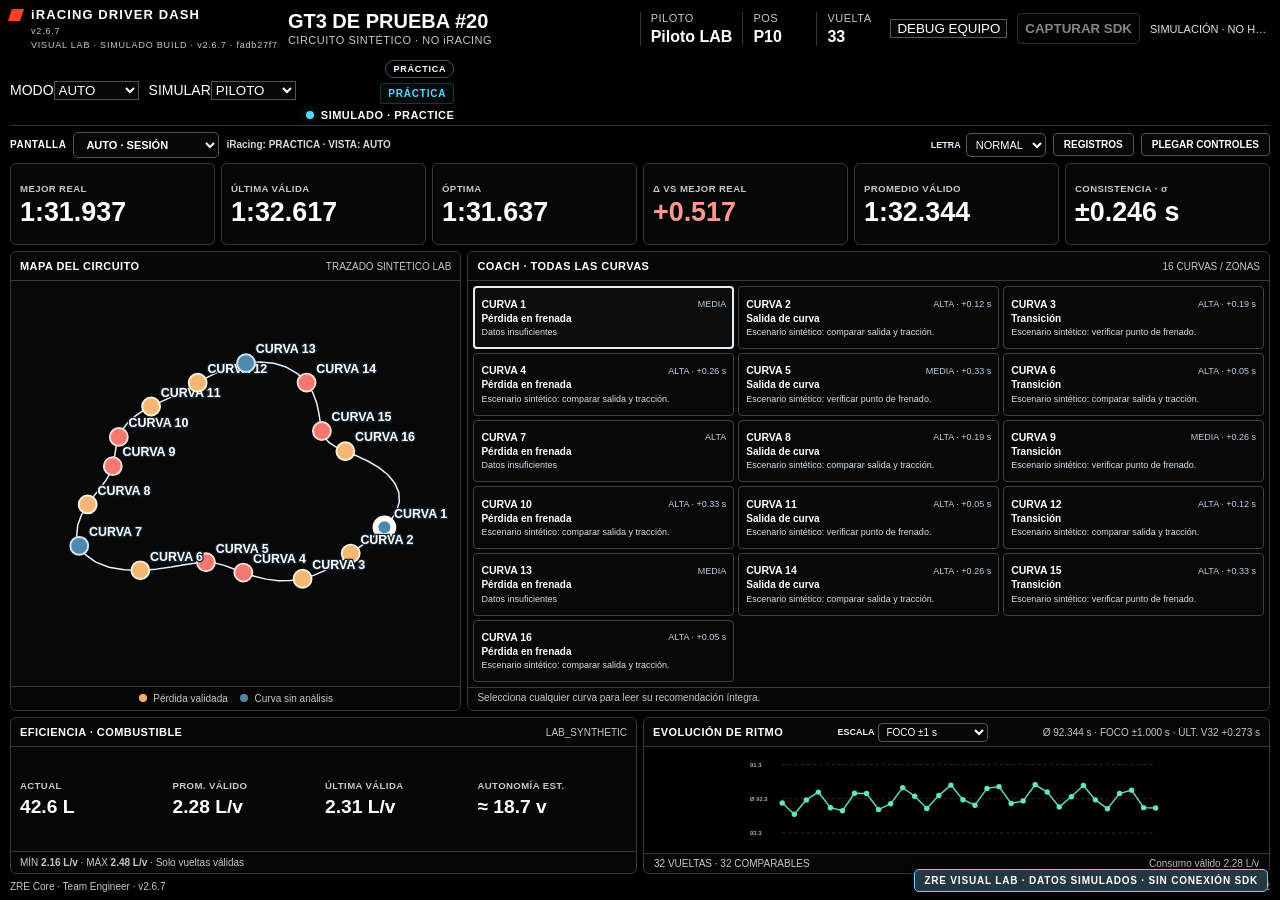
==== commit d428e735: "Visual Lab preview from fadb27f7b7c3b98a08187ef9471b00536d69f879" ====
--- a/dashboard.html
+++ b/dashboard.html
@@ -413,7 +413,7 @@
  <script src="./static/race_v2.js?v=2.6.7"></script>
 <script src="./static/kpi_library.js?v=2.6.7"></script>
 
-<script>window.ZRELabManifest={"sha": "23f68d8d242fc4c7cf24c87ff63266ce72900bf3", "branch": "develop/visual-lab-web", "version": "2.6.7"};</script>
+<script>window.ZRELabManifest={"sha": "fadb27f7b7c3b98a08187ef9471b00536d69f879", "branch": "develop/visual-lab-web", "version": "2.6.7"};</script>
 <script src="./static/visual_lab.js"></script>
 <script src="./static/app.js?v=2.6.7"></script>
 </body>
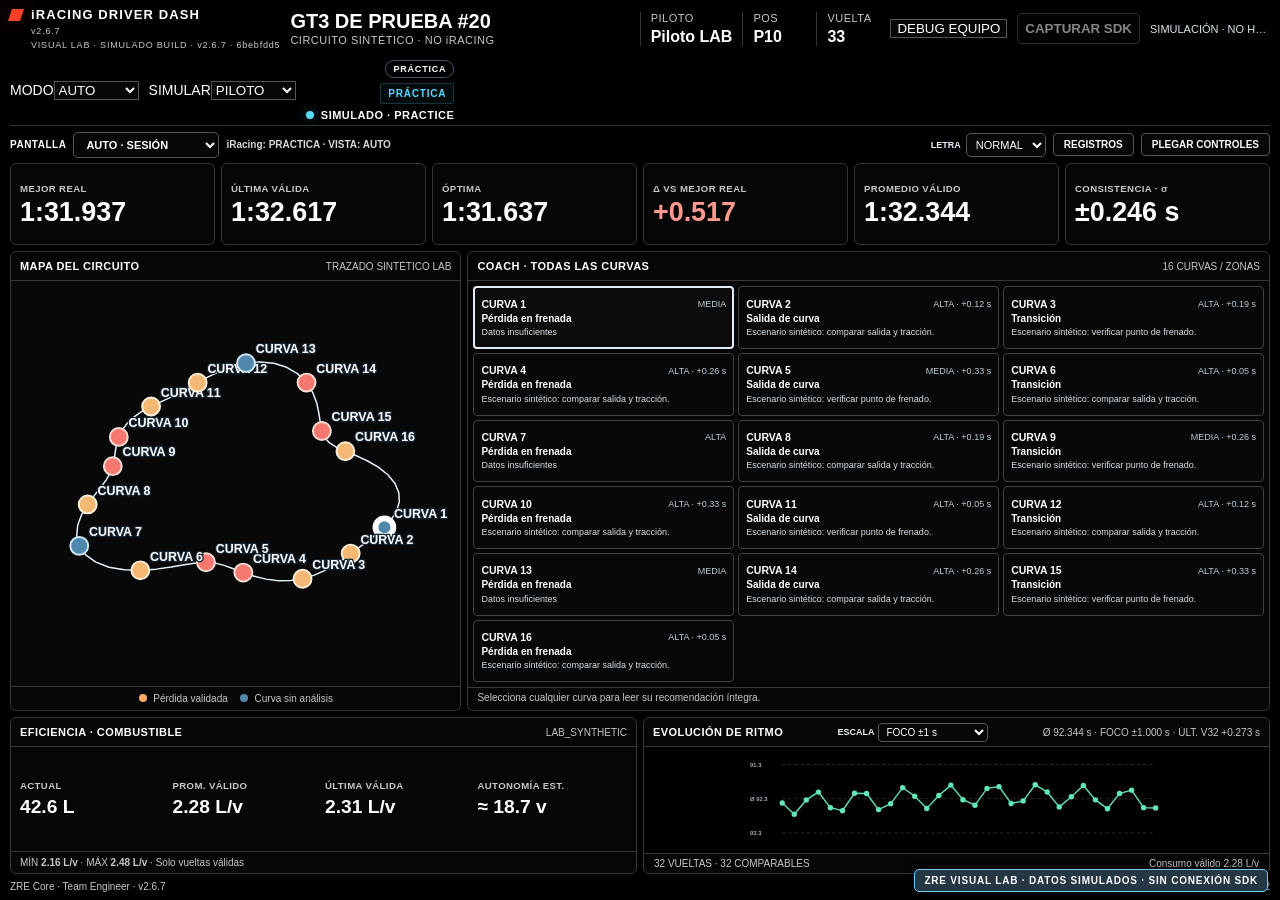
==== commit 46305e22: "Visual Lab preview from 6bebfdd5d38ae1178135224fb378a0e58bd085bf" ====
--- a/dashboard.html
+++ b/dashboard.html
@@ -413,7 +413,7 @@
  <script src="./static/race_v2.js?v=2.6.7"></script>
 <script src="./static/kpi_library.js?v=2.6.7"></script>
 
-<script>window.ZRELabManifest={"sha": "fadb27f7b7c3b98a08187ef9471b00536d69f879", "branch": "develop/visual-lab-web", "version": "2.6.7"};</script>
+<script>window.ZRELabManifest={"sha": "6bebfdd5d38ae1178135224fb378a0e58bd085bf", "branch": "develop/visual-lab-web", "version": "2.6.7"};</script>
 <script src="./static/visual_lab.js"></script>
 <script src="./static/app.js?v=2.6.7"></script>
 </body>
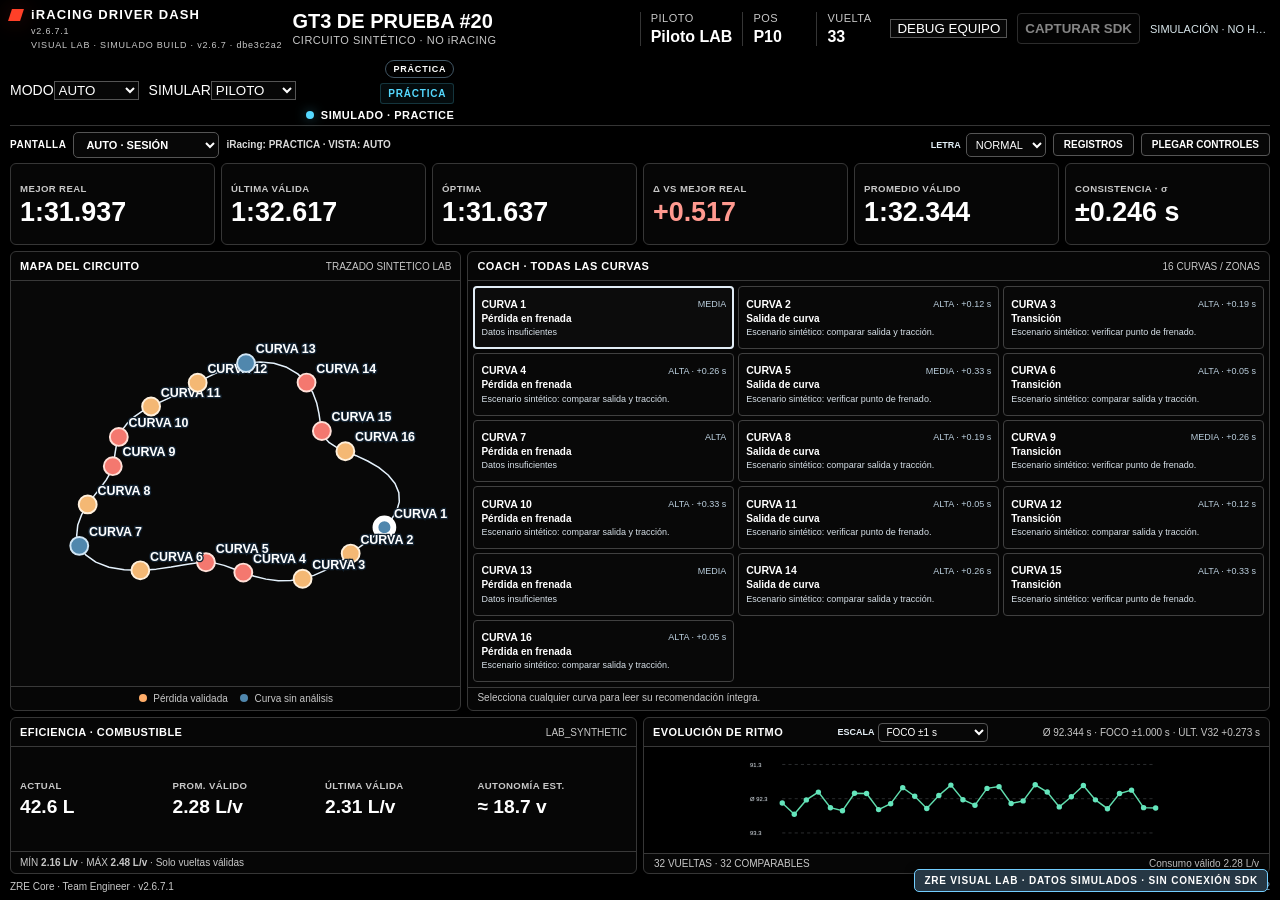
==== commit a0a799ff: "Visual Lab preview from dbe3c2a285d471f5172ca0af8d0ae7d81e8c1e9d" ====
--- a/dashboard.html
+++ b/dashboard.html
@@ -3,19 +3,19 @@
 <head>
   <meta charset="utf-8">
   <meta name="viewport" content="width=device-width,initial-scale=1">
-  <meta name="zre-build" content="2.6.7">
+  <meta name="zre-build" content="2.6.7.1">
   <title>ZRE Core · iRacing Team Engineer</title>
-  <link rel="stylesheet" href="./static/style.css?v=2.6.7">
-  <link rel="stylesheet" href="./static/practice.css?v=2.6.7">
-  <link rel="stylesheet" href="./static/quali.css?v=2.6.7">
-  <link rel="stylesheet" href="./static/race_v2.css?v=2.6.7">
-  <link rel="stylesheet" href="./static/kpi_library.css?v=2.6.7">
+  <link rel="stylesheet" href="./static/style.css?v=2.6.7.1">
+  <link rel="stylesheet" href="./static/practice.css?v=2.6.7.1">
+  <link rel="stylesheet" href="./static/quali.css?v=2.6.7.1">
+  <link rel="stylesheet" href="./static/race_v2.css?v=2.6.7.1">
+  <link rel="stylesheet" href="./static/kpi_library.css?v=2.6.7.1">
   <link rel="stylesheet" href="./static/black_theme.css?v=2.6.7.1">
 <link rel="stylesheet" href="./static/visual_lab.css"></head>
 <body data-view="live" data-visual-lab="true"><div id="lab-simulation-banner" role="status">ZRE VISUAL LAB · DATOS SIMULADOS · SIN CONEXIÓN SDK</div>
 <main class="dashboard">
   <header class="session-header">
-    <div class="brand-block"><div class="brand"><span class="mark"></span>iRACING DRIVER DASH</div><span class="build">v2.6.7</span><span id="runtime-build-status" class="build">Runtime pendiente de verificación</span></div>
+    <div class="brand-block"><div class="brand"><span class="mark"></span>iRACING DRIVER DASH</div><span class="build">v2.6.7.1</span><span id="runtime-build-status" class="build">Runtime pendiente de verificación</span></div>
     <div class="session-info"><strong id="car">CONECTANDO</strong><span id="track">iRacing Dashboard</span></div>
     <div class="driver-header"><span>PILOTO</span><strong id="header-driver">—</strong></div>
     <div class="driver-header compact"><span>POS</span><strong id="header-position">P—</strong></div>
@@ -406,15 +406,15 @@
 
   <dialog id="pr-corner-dialog" class="pr-corner-dialog"><form method="dialog"><button aria-label="Cerrar detalle" type="submit">CERRAR ×</button><h2 id="pr-detail-zone">—</h2><b id="pr-detail-title">—</b><p id="pr-detail-advice">—</p><small id="pr-detail-confidence">—</small></form></dialog>
   <aside id="debug-panel" class="debug-panel" hidden><div><strong>COACH DEBUG</strong><span>?debug=1</span></div><pre id="debug-content">Esperando telemetría…</pre></aside>
-  <footer class="dashboard-footer"><span>ZRE Core · Team Engineer · v2.6.7</span><p id="notice" class="notice">Conectando al puente local…</p></footer>
+  <footer class="dashboard-footer"><span>ZRE Core · Team Engineer · v2.6.7.1</span><p id="notice" class="notice">Conectando al puente local…</p></footer>
 </main>
-<script src="./static/practice.js?v=2.6.7"></script>
- <script src="./static/quali.js?v=2.6.7"></script>
- <script src="./static/race_v2.js?v=2.6.7"></script>
-<script src="./static/kpi_library.js?v=2.6.7"></script>
-
-<script>window.ZRELabManifest={"sha": "6bebfdd5d38ae1178135224fb378a0e58bd085bf", "branch": "develop/visual-lab-web", "version": "2.6.7"};</script>
+<script src="./static/practice.js?v=2.6.7.1"></script>
+ <script src="./static/quali.js?v=2.6.7.1"></script>
+ <script src="./static/race_v2.js?v=2.6.7.1"></script>
+<script src="./static/kpi_library.js?v=2.6.7.1"></script>
+
+<script>window.ZRELabManifest={"sha": "dbe3c2a285d471f5172ca0af8d0ae7d81e8c1e9d", "branch": "develop/visual-lab-web", "version": "2.6.7.1"};</script>
 <script src="./static/visual_lab.js"></script>
-<script src="./static/app.js?v=2.6.7"></script>
+<script src="./static/app.js?v=2.6.7.1"></script>
 </body>
 </html>
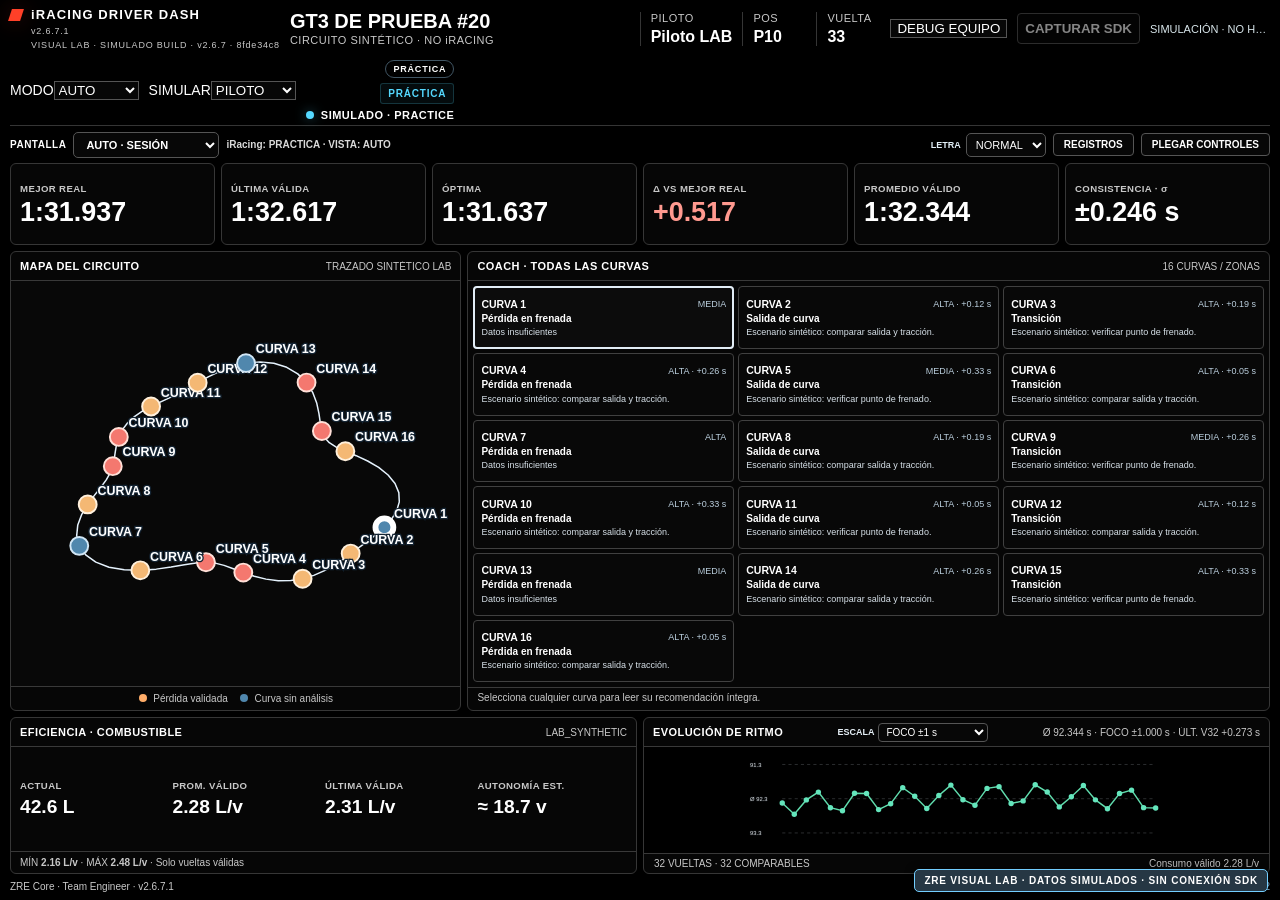
==== commit 2bfba2f5: "Visual Lab preview from 8fde34c8ba259ef9aa7b36bcc3ffb31c061240b0" ====
--- a/dashboard.html
+++ b/dashboard.html
@@ -413,7 +413,7 @@
  <script src="./static/race_v2.js?v=2.6.7.1"></script>
 <script src="./static/kpi_library.js?v=2.6.7.1"></script>
 
-<script>window.ZRELabManifest={"sha": "dbe3c2a285d471f5172ca0af8d0ae7d81e8c1e9d", "branch": "develop/visual-lab-web", "version": "2.6.7.1"};</script>
+<script>window.ZRELabManifest={"sha": "8fde34c8ba259ef9aa7b36bcc3ffb31c061240b0", "branch": "develop/visual-lab-web", "version": "2.6.7.1"};</script>
 <script src="./static/visual_lab.js"></script>
 <script src="./static/app.js?v=2.6.7.1"></script>
 </body>
